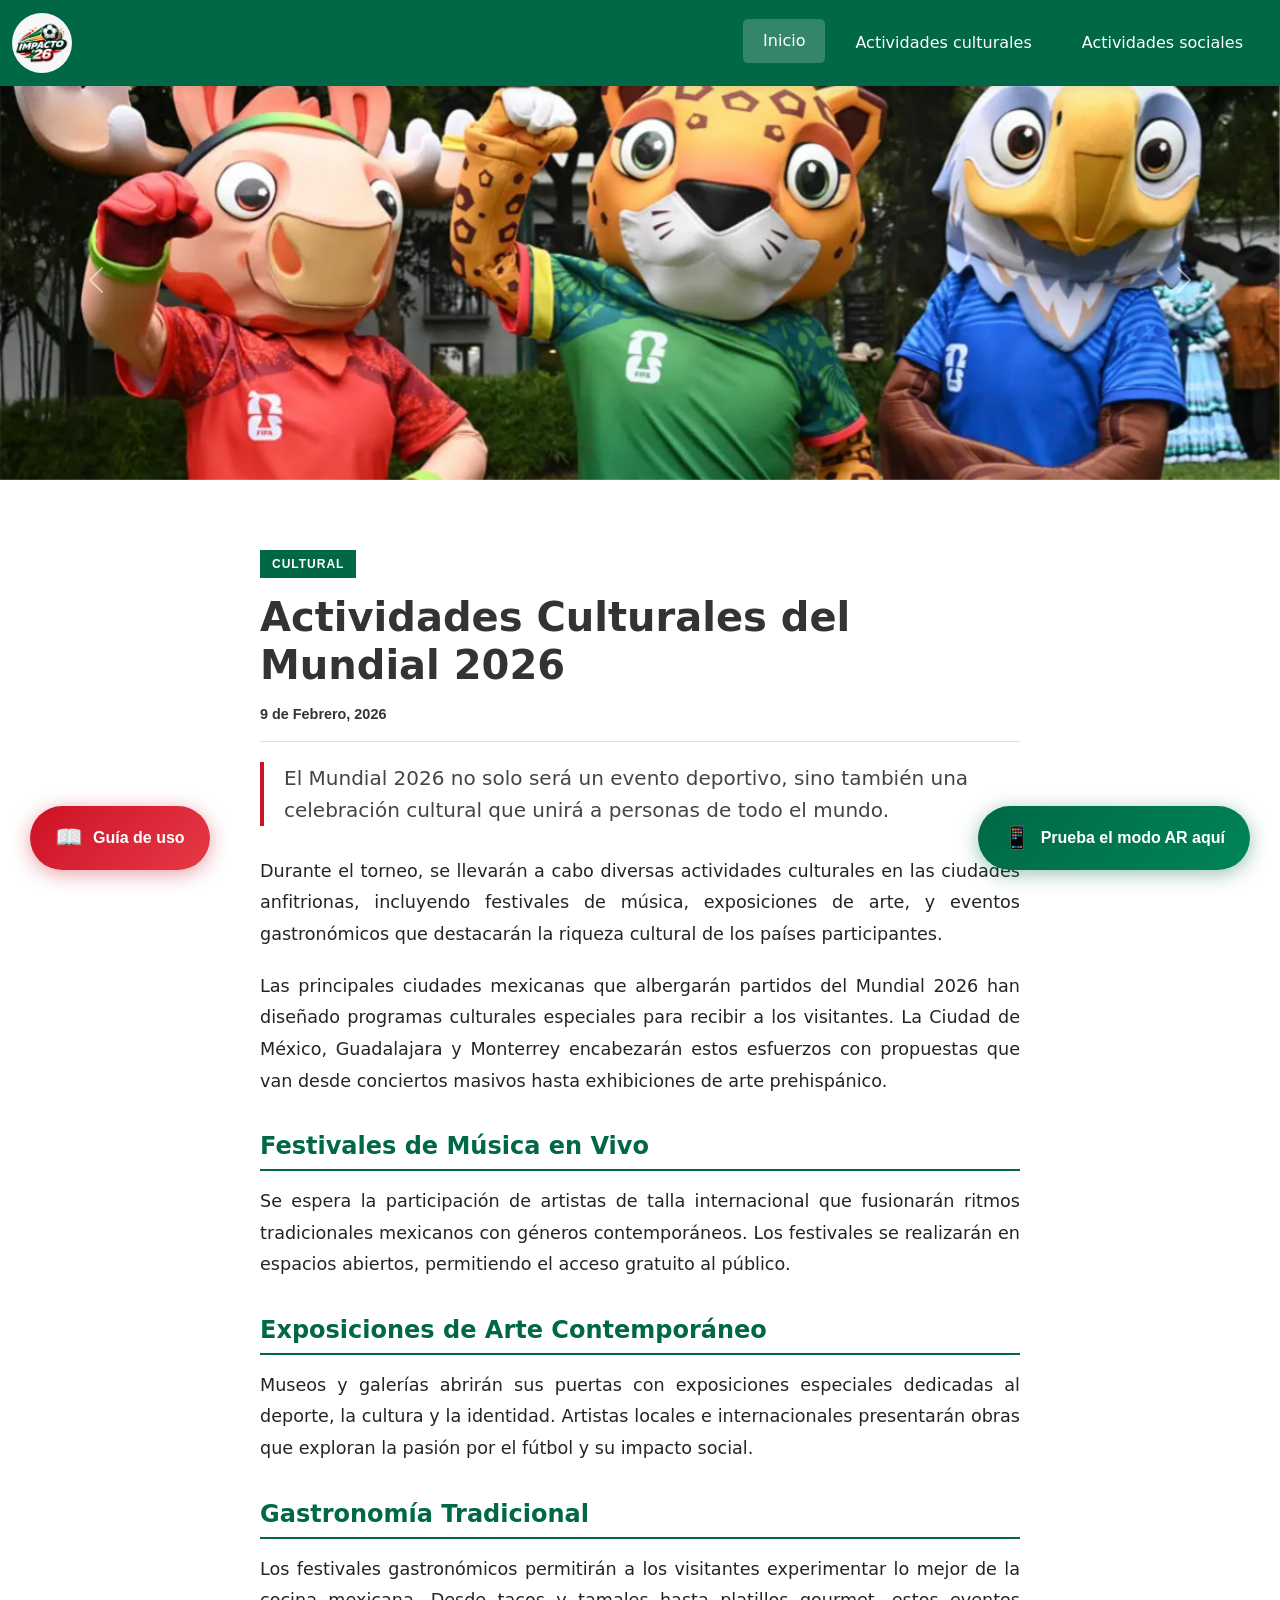
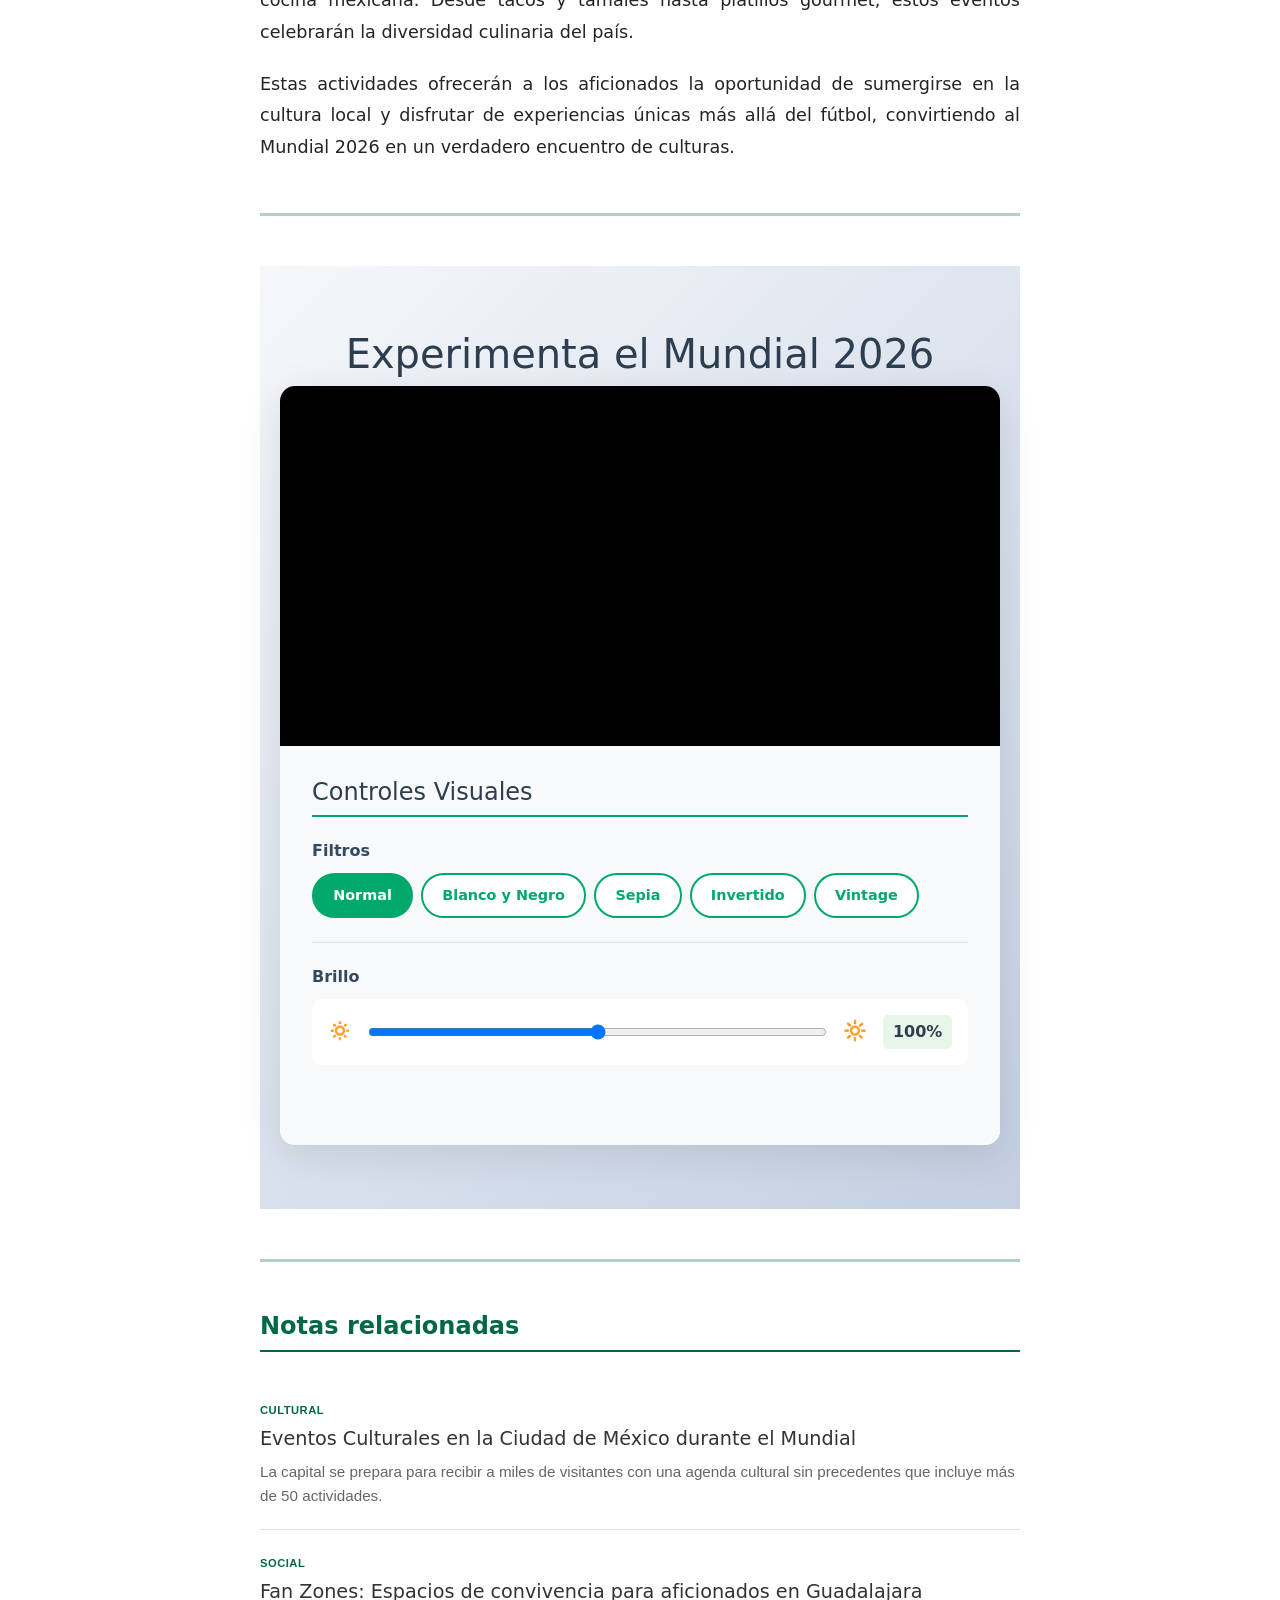
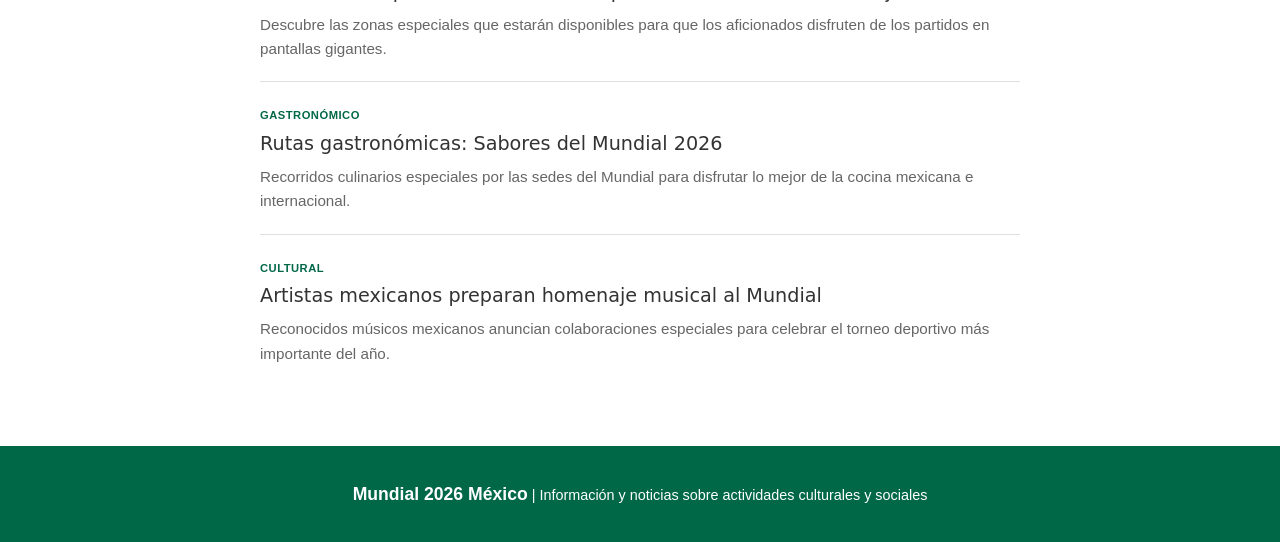
==== index.html @ b22e0fc2 "Primer commit" ====
<!doctype html>
<html lang="es">
	<head>
		<meta charset="UTF-8" />
		<meta name="viewport" content="width=device-width, initial-scale=1.0" />
		<link rel="stylesheet" href="CSS/index.css" />
		<link rel="stylesheet" href="CSS/nav.css" />
		<link rel="stylesheet" href="CSS/culturales.css" />
		<link rel="stylesheet" href="CSS/boton-ar.css" />
		<link rel="stylesheet" href="CSS/boton-guia.css" />
		<link rel="stylesheet" href="CSS/video.css" />
		<link
			href="https://cdn.jsdelivr.net/npm/bootstrap@5.3.8/dist/css/bootstrap.min.css"
			rel="stylesheet"
			integrity="sha384-sRIl4kxILFvY47J16cr9ZwB07vP4J8+LH7qKQnuqkuIAvNWLzeN8tE5YBujZqJLB"
			crossorigin="anonymous"
		/>
		<title>Mundial 2026 - México</title>
	</head>
	<body>
		<!-- NAVBAR -->
		<nav class="navbar navbar-expand-lg navbar-dark fixed-top">
			<div class="container-fluid">
				<a class="navbar-brand" href="#">
					<img
						src="LOGO/impacto.jpg"
						alt="Logo Mundial 2026"
						class="logo-mundial"
					/>
				</a>
				<button
					class="navbar-toggler"
					type="button"
					data-bs-toggle="collapse"
					data-bs-target="#navbarNav"
					aria-controls="navbarNav"
					aria-expanded="false"
					aria-label="Toggle navigation"
				>
					<span class="navbar-toggler-icon"></span>
				</button>
				<div class="collapse navbar-collapse" id="navbarNav">
					<ul class="navbar-nav ms-auto">
						<li class="nav-item">
							<a class="nav-link active" href="#">Inicio</a>
						</li>
						<li class="nav-item">
							<a class="nav-link" href="HTML/culturales.html"
								>Actividades culturales</a
							>
						</li>
						<li class="nav-item">
							<a class="nav-link" href="HTML/sociales.html"
								>Actividades sociales</a
							>
						</li>
					</ul>
				</div>
			</div>
		</nav>

		<!-- HERO/CAROUSEL -->
		<section class="hero-carousel">
			<div
				id="carouselExampleControls"
				class="carousel slide"
				data-bs-ride="carousel"
			>
				<div class="carousel-inner">
					<div class="carousel-item active">
						<img
							class="d-block w-100"
							src="IMAGENES/carrusel.webp"
							alt="Actividad Cultural"
						/>
					</div>
					<div class="carousel-item">
						<img
							class="d-block w-100"
							src="IMAGENES/actividades_sociales.jpg"
							alt="Fan Fest"
						/>
					</div>
					<div class="carousel-item">
						<img
							class="d-block w-100"
							src="IMAGENES/actividades_culturales.jpg"
							alt="Cuenta regresiva"
						/>
					</div>
				</div>
				<button
					class="carousel-control-prev"
					type="button"
					data-bs-target="#carouselExampleControls"
					data-bs-slide="prev"
				>
					<span class="carousel-control-prev-icon" aria-hidden="true"></span>
					<span class="visually-hidden">Anterior</span>
				</button>
				<button
					class="carousel-control-next"
					type="button"
					data-bs-target="#carouselExampleControls"
					data-bs-slide="next"
				>
					<span class="carousel-control-next-icon" aria-hidden="true"></span>
					<span class="visually-hidden">Siguiente</span>
				</button>
			</div>
		</section>

		<!-- CONTENIDO PRINCIPAL -->
		<main class="main-content">
			<div class="container-nota">
				<!-- Artículo Principal -->
				<article class="articulo">
					<div class="categoria">CULTURAL</div>

					<h1>Actividades Culturales del Mundial 2026</h1>

					<div class="meta">
						<span>9 de Febrero, 2026</span>
					</div>

					<div class="bajada">
						El Mundial 2026 no solo será un evento deportivo, sino también una
						celebración cultural que unirá a personas de todo el mundo.
					</div>

					<div class="cuerpo">
						<p>
							Durante el torneo, se llevarán a cabo diversas actividades
							culturales en las ciudades anfitrionas, incluyendo festivales de
							música, exposiciones de arte, y eventos gastronómicos que
							destacarán la riqueza cultural de los países participantes.
						</p>

						<p>
							Las principales ciudades mexicanas que albergarán partidos del
							Mundial 2026 han diseñado programas culturales especiales para
							recibir a los visitantes. La Ciudad de México, Guadalajara y
							Monterrey encabezarán estos esfuerzos con propuestas que van desde
							conciertos masivos hasta exhibiciones de arte prehispánico.
						</p>

						<h2>Festivales de Música en Vivo</h2>

						<p>
							Se espera la participación de artistas de talla internacional que
							fusionarán ritmos tradicionales mexicanos con géneros
							contemporáneos. Los festivales se realizarán en espacios abiertos,
							permitiendo el acceso gratuito al público.
						</p>

						<h2>Exposiciones de Arte Contemporáneo</h2>

						<p>
							Museos y galerías abrirán sus puertas con exposiciones especiales
							dedicadas al deporte, la cultura y la identidad. Artistas locales
							e internacionales presentarán obras que exploran la pasión por el
							fútbol y su impacto social.
						</p>

						<h2>Gastronomía Tradicional</h2>

						<p>
							Los festivales gastronómicos permitirán a los visitantes
							experimentar lo mejor de la cocina mexicana. Desde tacos y tamales
							hasta platillos gourmet, estos eventos celebrarán la diversidad
							culinaria del país.
						</p>

						<p>
							Estas actividades ofrecerán a los aficionados la oportunidad de
							sumergirse en la cultura local y disfrutar de experiencias únicas
							más allá del fútbol, convirtiendo al Mundial 2026 en un verdadero
							encuentro de culturas.
						</p>
					</div>
				</article>

				<!-- Separador -->
				<hr class="separador" />

				<!-- Sección Video Interactivo -->
				<section class="seccion-video-interactivo">
					<div class="container-nota">
						<h2>Experimenta el Mundial 2026</h2>
						<div class="video-player-wrapper">
							<!-- Video -->
							<div class="video-container-interactive">
								<video id="videoInteractivo" autoplay muted loop playsinline>
									<source
										src="VIDEO/Mexico City Theme x FIFA World Cup 26™ by Mexican Institute Of Sound.mp4"
										type="video/mp4"
									/>
									Tu navegador no soporta video HTML5.
								</video>
							</div>

							<!-- Panel de Controles -->
							<div class="controles-video">
								<h3>Controles Visuales</h3>

								<!-- Filtros Predefinidos -->
								<div class="grupo-controles">
									<h4>Filtros</h4>
									<div class="botones-filtro">
										<button
											class="btn-filtro active"
											onclick="aplicarFiltro('normal')"
										>
											Normal
										</button>
										<button
											class="btn-filtro"
											onclick="aplicarFiltro('blancoNegro')"
										>
											Blanco y Negro
										</button>
										<button class="btn-filtro" onclick="aplicarFiltro('sepia')">
											Sepia
										</button>
										<button
											class="btn-filtro"
											onclick="aplicarFiltro('invertido')"
										>
											Invertido
										</button>
										<button
											class="btn-filtro"
											onclick="aplicarFiltro('vintage')"
										>
											Vintage
										</button>
									</div>
								</div>

								<!-- Controles de Brillo -->
								<div class="grupo-controles">
									<h4>Brillo</h4>
									<div class="control-slider">
										<span class="icono-control">🔅</span>
										<input
											type="range"
											id="brillo"
											min="0"
											max="200"
											value="100"
											class="slider"
											oninput="actualizarFiltros()"
										/>
										<span class="icono-control">🔆</span>
										<span class="valor-actual" id="valorBrillo">100%</span>
									</div>
								</div>
							</div>
						</div>
					</div>
				</section>

				<!-- Separador -->
				<hr class="separador" />

				<!-- Notas Relacionadas -->
				<section class="relacionadas">
					<h2 class="titulo-seccion">Notas relacionadas</h2>

					<div class="nota-breve">
						<span class="etiqueta">CULTURAL</span>
						<h3>
							<a href="#"
								>Eventos Culturales en la Ciudad de México durante el Mundial</a
							>
						</h3>
						<p>
							La capital se prepara para recibir a miles de visitantes con una
							agenda cultural sin precedentes que incluye más de 50 actividades.
						</p>
					</div>

					<div class="nota-breve">
						<span class="etiqueta">SOCIAL</span>
						<h3>
							<a href="#"
								>Fan Zones: Espacios de convivencia para aficionados en
								Guadalajara</a
							>
						</h3>
						<p>
							Descubre las zonas especiales que estarán disponibles para que los
							aficionados disfruten de los partidos en pantallas gigantes.
						</p>
					</div>

					<div class="nota-breve">
						<span class="etiqueta">GASTRONÓMICO</span>
						<h3>
							<a href="#">Rutas gastronómicas: Sabores del Mundial 2026</a>
						</h3>
						<p>
							Recorridos culinarios especiales por las sedes del Mundial para
							disfrutar lo mejor de la cocina mexicana e internacional.
						</p>
					</div>

					<div class="nota-breve">
						<span class="etiqueta">CULTURAL</span>
						<h3>
							<a href="#"
								>Artistas mexicanos preparan homenaje musical al Mundial</a
							>
						</h3>
						<p>
							Reconocidos músicos mexicanos anuncian colaboraciones especiales
							para celebrar el torneo deportivo más importante del año.
						</p>
					</div>
				</section>
			</div>
		</main>

		<!-- BOTÓN GUÍA FLOTANTE -->
		<button class="boton-guia-flotante" onclick="abrirModalGuia()">
			<span class="icono-guia">📖</span>
			<span class="texto-guia">Guía de uso</span>
		</button>

		<!-- MODAL DE GUÍA -->
		<div class="modal-guia" id="modalGuia" onclick="cerrarModalGuia(event)">
			<div class="modal-guia-contenido" onclick="event.stopPropagation()">
				<!-- Header del Modal -->
				<div class="modal-guia-header">
					<h2>Guía de Usuario - Mundial 2026</h2>
					<p>
						Aprende a navegar el sitio y usar la función de Realidad Aumentada
					</p>
					<button class="boton-cerrar-modal" onclick="cerrarModalGuia()">
						×
					</button>
				</div>

				<!-- Body del Modal -->
				<div class="modal-guia-body">
					<!-- Sección 1: Navegación del Sitio -->
					<div class="seccion-guia">
						<h3>Navegación del Sitio</h3>
						<p>
							Nuestro sitio está dividido en tres secciones principales que
							puedes acceder desde el menú de navegación en la parte superior:
						</p>
						<ul>
							<li>
								<strong>Inicio:</strong> Página principal con noticias
								destacadas y carrusel de imágenes
							</li>
							<li>
								<strong>Actividades Culturales:</strong> Información sobre
								festivales, exposiciones de arte y eventos gastronómicos
							</li>
							<li>
								<strong>Actividades Sociales:</strong> Fan zones, programas de
								voluntariado y tours turísticos
							</li>
						</ul>
					</div>

					<!-- Sección 2: Función AR -->
					<div class="seccion-guia">
						<h3>Función de Realidad Aumentada (AR)</h3>
						<p>
							La experiencia AR te permitirá visualizar modelos 3D relacionados
							con el Mundial 2026 directamente desde tu dispositivo móvil.
						</p>

						<h4>¿Cómo acceder al modo AR?</h4>
						<div class="paso-ar">
							<strong>Paso 1:</strong>
							Haz clic en el botón verde "Prueba el modo AR aquí" ubicado en la
							esquina inferior derecha de cualquier página.
						</div>

						<div class="paso-ar">
							<strong>Paso 2:</strong>
							Escanea el código QR que aparecerá en pantalla usando la cámara de
							tu dispositivo móvil.
						</div>

						<div class="paso-ar">
							<strong>Paso 3:</strong>
							El modelo 3D correspondiente al código QR aparecerá en tu pantalla
							sobre tu entorno real.
						</div>
					</div>

					<!-- Sección 3: Controles AR -->
					<div class="seccion-guia">
						<h3>Controles en el Modo AR</h3>
						<p>
							Una vez dentro del modo AR, tendrás acceso a las siguientes
							funciones:
						</p>

						<h4>🔄 Botón de Animación 360°</h4>
						<p>
							Activa una rotación automática del modelo para verlo desde todos
							los ángulos. Presiona nuevamente para detener la rotación.
						</p>

						<h4>ℹ️ Botón de Información</h4>
						<p>
							Al presionar este botón se abrirá un pop-up con información
							detallada sobre el modelo que estás visualizando, incluyendo:
						</p>
						<ul>
							<li>Nombre del estadio o monumento</li>
							<li>Ubicación y datos históricos</li>
							<li>Datos curiosos relacionados con el Mundial 2026</li>
							<li>País representado (si aplica)</li>
						</ul>

						<h4>Botón de Trivia</h4>
						<p>
							Dentro del pop-up de información encontrarás un botón "Iniciar
							Trivia" que te permitirá:
						</p>
						<ul>
							<li>Responder preguntas sobre la información mostrada</li>
							<li>Poner a prueba tus conocimientos del Mundial</li>
							<li>Aprender datos interesantes de forma divertida</li>
						</ul>

						<h4>Cerrar Modales</h4>
						<p>
							Todos los pop-ups (información y trivia) incluyen un botón "X" en
							la esquina superior derecha para cerrarlos y volver a la vista AR.
						</p>
					</div>

					<!-- Sección 4: Requisitos -->
					<div class="seccion-guia">
						<h3><span class="icono-seccion">⚙️</span> Requisitos Técnicos</h3>
						<p>Para usar la función AR necesitas:</p>
						<ul>
							<li>Dispositivo móvil con cámara funcional</li>
							<li>Permitir acceso a la cámara cuando se solicite</li>
							<li>Buena iluminación en el entorno</li>
							<li>Conexión estable a internet</li>
						</ul>
					</div>
				</div>
			</div>
		</div>

		<!-- Boton AR -->
		<a href="HTML/ar.html" class="boton-ar-flotante">
			<span class="icono-ar">📱</span>
			<span class="texto-ar">Prueba el modo AR aquí</span>
		</a>

		<!-- FOOTER -->
		<footer class="footer">
			<div class="container-nota">
				<p>
					<strong>Mundial 2026 México</strong> | Información y noticias sobre
					actividades culturales y sociales
				</p>
			</div>
		</footer>

		<script src="https://cdn.jsdelivr.net/npm/bootstrap@5.3.8/dist/js/bootstrap.bundle.min.js"></script>
		<script src="JS/modal.js"></script>
		<script src="JS/filtros.js"></script>
	</body>
</html>
---- CSS/index.css ----
/* === VARIABLES === */
:root {
	--verde-mexico: #006847;
	--rojo-mexico: #ce1126;
	--blanco: #ffffff;
	--gris-fondo: #f8f8f8;
	--gris-texto: #333333;
	--gris-claro: #999999;
	--borde: #e0e0e0;
}

* {
	margin: 0;
	padding: 0;
	box-sizing: border-box;
}

body {
	font-family: Georgia, "Times New Roman", serif;
	line-height: 1.7;
	color: var(--gris-texto);
	background-color: var(--gris-fondo);
	padding-top: 80px;
}

/* === CONTAINER === */
.container-nota {
	max-width: 800px;
	margin: 0 auto;
	padding: 0 20px;
}

/* === CAROUSEL === */
.hero-carousel {
	margin-bottom: 30px;
	background-color: var(--blanco);
}

.carousel-item {
	height: 400px;
}

.carousel-item img {
	height: 400px;
	object-fit: cover;
}

/* === MAIN CONTENT === */
.main-content {
	background-color: var(--blanco);
	padding: 40px 0 60px;
}

/* === ARTÍCULO === */
.articulo {
	margin-bottom: 50px;
}

.categoria {
	display: inline-block;
	background-color: var(--verde-mexico);
	color: var(--blanco);
	padding: 5px 12px;
	font-size: 0.75rem;
	font-weight: bold;
	letter-spacing: 1px;
	margin-bottom: 15px;
	font-family: "Segoe UI", Arial, sans-serif;
}

.articulo h1 {
	font-size: 2.5rem;
	font-weight: bold;
	line-height: 1.2;
	margin-bottom: 15px;
	color: var(--gris-texto);
}

.meta {
	display: flex;
	gap: 15px;
	font-size: 0.9rem;
	color: var(--gris-claro);
	margin-bottom: 20px;
	padding-bottom: 15px;
	border-bottom: 1px solid var(--borde);
	font-family: "Segoe UI", Arial, sans-serif;
}

.meta span:first-child {
	font-weight: 600;
	color: var(--gris-texto);
}

.bajada {
	font-size: 1.25rem;
	font-weight: 500;
	line-height: 1.6;
	margin-bottom: 30px;
	color: #444;
	border-left: 4px solid var(--rojo-mexico);
	padding-left: 20px;
}

.cuerpo {
	font-size: 1.1rem;
	line-height: 1.8;
}

.cuerpo p {
	margin-bottom: 20px;
	text-align: justify;
}

.cuerpo h2 {
	font-size: 1.5rem;
	font-weight: bold;
	margin-top: 35px;
	margin-bottom: 15px;
	color: var(--verde-mexico);
	border-bottom: 2px solid var(--verde-mexico);
	padding-bottom: 8px;
}

/* === SEPARADOR === */
.separador {
	border: none;
	border-top: 3px solid var(--verde-mexico);
	margin: 50px 0;
	opacity: 0.3;
}

/* === NOTAS RELACIONADAS === */
.relacionadas {
	margin-top: 40px;
}

.titulo-seccion {
	font-size: 1.5rem;
	font-weight: bold;
	color: var(--verde-mexico);
	margin-bottom: 25px;
	padding-bottom: 10px;
	border-bottom: 2px solid var(--verde-mexico);
}

.nota-breve {
	padding: 20px 0;
	border-bottom: 1px solid var(--borde);
}

.nota-breve:last-child {
	border-bottom: none;
}

.etiqueta {
	display: inline-block;
	font-size: 0.7rem;
	font-weight: bold;
	color: var(--verde-mexico);
	letter-spacing: 0.5px;
	margin-bottom: 8px;
	font-family: "Segoe UI", Arial, sans-serif;
}

.nota-breve h3 {
	font-size: 1.2rem;
	margin-bottom: 8px;
	line-height: 1.3;
}

.nota-breve h3 a {
	color: var(--gris-texto);
	text-decoration: none;
	transition: color 0.2s ease;
}

.nota-breve h3 a:hover {
	color: var(--verde-mexico);
}

.nota-breve p {
	font-size: 0.95rem;
	color: #666;
	line-height: 1.6;
	margin: 0;
	font-family: "Segoe UI", Arial, sans-serif;
}

/* === FOOTER === */
.footer {
	background-color: var(--verde-mexico);
	color: var(--blanco);
	padding: 30px 0;
	text-align: center;
	font-family: "Segoe UI", Arial, sans-serif;
}

.footer p {
	margin: 5px 0;
	font-size: 0.9rem;
}

.footer strong {
	font-size: 1.1rem;
}

/* === RESPONSIVE === */
@media (max-width: 768px) {
	body {
		padding-top: 70px;
	}

	.container-nota {
		padding: 0 15px;
	}

	.carousel-item,
	.carousel-item img {
		height: 250px;
	}

	.articulo h1 {
		font-size: 1.8rem;
	}

	.bajada {
		font-size: 1.1rem;
	}

	.cuerpo {
		font-size: 1rem;
	}

	.cuerpo h2 {
		font-size: 1.3rem;
		margin-top: 25px;
	}

	.nota-breve h3 {
		font-size: 1.1rem;
	}
}

@media (max-width: 480px) {
	.articulo h1 {
		font-size: 1.5rem;
	}

	.meta {
		flex-direction: column;
		gap: 5px;
	}

	.bajada {
		font-size: 1rem;
		padding-left: 15px;
	}

	.cuerpo {
		font-size: 0.95rem;
	}

	.carousel-item,
	.carousel-item img {
		height: 200px;
	}
}
---- CSS/nav.css ----
/* Verde de la bandera de México */
.navbar {
	background-color: #006847 !important;
	padding: 15px 0;
	box-shadow: 0 2px 10px rgba(0, 0, 0, 0.1);
}

.logo-mundial {
	width: 60px;
	height: 60px;
	object-fit: contain;
	transition: transform 0.3s ease;
	border-radius: 50px;
}

.logo-mundial:hover {
	transform: scale(1.05);
}

.navbar-brand {
	padding: 0;
}

.nav-link {
	color: #ffffff !important;
	font-size: 16px;
	font-weight: 500;
	padding: 10px 20px !important;
	border-radius: 5px;
	transition: all 0.3s ease;
	margin: 0 5px;
}

.nav-link:hover,
.nav-link.active {
	background-color: rgba(255, 255, 255, 0.2);
	transform: translateY(-2px);
}

/* Estilos para el menú hamburguesa */
.navbar-toggler {
	border: 2px solid #ffffff;
	padding: 8px 12px;
}

.navbar-toggler:focus {
	box-shadow: 0 0 0 0.25rem rgba(255, 255, 255, 0.25);
}

.navbar-toggler-icon {
	background-image: url("data:image/svg+xml,%3csvg xmlns='http://www.w3.org/2000/svg' viewBox='0 0 30 30'%3e%3cpath stroke='rgba%28255, 255, 255, 1%29' stroke-linecap='round' stroke-miterlimit='10' stroke-width='2' d='M4 7h22M4 15h22M4 23h22'/%3e%3c/svg%3e");
}

/* Responsive - Móviles */
@media (max-width: 991px) {
	.navbar-collapse {
		background-color: #006847;
		padding: 20px;
		margin-top: 15px;
		border-radius: 10px;
		box-shadow: 0 4px 6px rgba(0, 0, 0, 0.1);
	}

	.nav-link {
		text-align: center;
		margin: 5px 0;
		font-size: 18px;
	}

	.logo-mundial {
		width: 50px;
		height: 50px;
	}
}

/* Extra pequeño - smartphones muy pequeños */
@media (max-width: 576px) {
	.navbar {
		padding: 10px 0;
	}

	.logo-mundial {
		width: 45px;
		height: 45px;
	}

	.nav-link {
		font-size: 16px;
		padding: 12px 15px !important;
	}
}
---- CSS/culturales.css ----
/* === ESTILOS ADICIONALES PARA PÁGINAS CULTURALES Y SOCIALES === */

/* === HERO IMAGEN (para páginas internas) === */
.hero-imagen {
	position: relative;
	height: 350px;
	overflow: hidden;
	margin-bottom: 30px;
}

.hero-imagen img {
	width: 100%;
	height: 100%;
	object-fit: cover;
	filter: brightness(0.6);
}

.hero-overlay {
	position: absolute;
	bottom: 0;
	left: 0;
	right: 0;
	background: linear-gradient(to top, rgba(0, 0, 0, 0.8), transparent);
	padding: 40px 20px 30px;
}

.hero-overlay h1 {
	color: var(--blanco);
	font-size: 3rem;
	font-weight: bold;
	margin: 0;
	text-align: center;
	text-shadow: 2px 2px 4px rgba(0, 0, 0, 0.8);
}

/* === INTRODUCCIÓN === */
.intro-seccion {
	margin: 30px 0 40px;
}

.intro-text {
	font-size: 1.2rem;
	line-height: 1.8;
	color: #444;
	text-align: center;
	font-style: italic;
	padding: 20px 0;
}

/* === SUBTÍTULOS H3 === */
.cuerpo h3 {
	font-size: 1.3rem;
	font-weight: bold;
	margin-top: 25px;
	margin-bottom: 12px;
	color: var(--gris-texto);
}

/* === NAVEGACIÓN ENTRE SECCIONES === */
.navegacion-secciones {
	margin-top: 50px;
	padding: 30px 0;
	border-top: 2px solid var(--borde);
}

.navegacion-secciones h3 {
	font-size: 1.3rem;
	color: var(--verde-mexico);
	margin-bottom: 20px;
	text-align: center;
}

.enlaces-rapidos {
	display: flex;
	gap: 20px;
	justify-content: center;
	flex-wrap: wrap;
}

.enlace-seccion {
	display: flex;
	align-items: center;
	gap: 10px;
	padding: 15px 25px;
	background-color: var(--gris-fondo);
	border: 2px solid var(--verde-mexico);
	border-radius: 8px;
	text-decoration: none;
	color: var(--verde-mexico);
	font-weight: 600;
	transition: all 0.3s ease;
	font-family: "Segoe UI", Arial, sans-serif;
}

.enlace-seccion:hover {
	background-color: var(--verde-mexico);
	color: var(--blanco);
	transform: translateY(-2px);
}

.enlace-seccion .icono {
	font-size: 1.5rem;
}

.enlace-seccion .texto {
	font-size: 1rem;
}

/* === RESPONSIVE HERO === */
@media (max-width: 768px) {
	.hero-imagen {
		height: 250px;
	}

	.hero-overlay h1 {
		font-size: 2rem;
	}

	.intro-text {
		font-size: 1.05rem;
		padding: 15px 0;
	}

	.enlaces-rapidos {
		flex-direction: column;
		align-items: stretch;
	}

	.enlace-seccion {
		justify-content: center;
	}
}

@media (max-width: 480px) {
	.hero-imagen {
		height: 200px;
	}

	.hero-overlay h1 {
		font-size: 1.6rem;
		padding: 0 10px;
	}

	.intro-text {
		font-size: 1rem;
	}
}
---- CSS/boton-ar.css ----
/* === BOTÓN AR FLOTANTE === */
.boton-ar-flotante {
	position: fixed;
	bottom: 30px;
	right: 30px;
	background: linear-gradient(135deg, var(--verde-mexico), #008556);
	color: var(--blanco);
	padding: 15px 25px;
	border-radius: 50px;
	box-shadow: 0 4px 20px rgba(0, 104, 71, 0.4);
	text-decoration: none;
	font-weight: bold;
	font-size: 1rem;
	font-family: "Segoe UI", Arial, sans-serif;
	display: flex;
	align-items: center;
	gap: 10px;
	z-index: 9999;
	transition: all 0.3s ease;
	border: none;
	cursor: pointer;
	outline: none; /* ← AGREGA ESTO */
}

/* Quita el outline al hacer clic/focus */
.boton-ar-flotante:focus {
	outline: none; /* ← AGREGA ESTO */
	box-shadow: 0 4px 20px rgba(0, 104, 71, 0.4); /* Mantiene la sombra normal */
}

.boton-ar-flotante:hover {
	background: linear-gradient(135deg, #008556, var(--verde-mexico));
	transform: translateY(-5px);
	box-shadow: 0 6px 30px rgba(0, 104, 71, 0.6);
	color: var(--blanco);
}

.boton-ar-flotante:active {
	transform: translateY(-2px);
	outline: none; /* ← AGREGA ESTO también */
}

/* Icono del botón */
.boton-ar-flotante .icono-ar {
	font-size: 1.4rem;
	animation: pulse 2s ease-in-out infinite;
}

/* Animación de pulso para llamar la atención */
@keyframes pulse {
	0%,
	100% {
		transform: scale(1);
	}
	50% {
		transform: scale(1.1);
	}
}

.boton-ar-flotante:hover::before {
	left: 100%;
}

/* === RESPONSIVE === */
@media (max-width: 768px) {
	.boton-ar-flotante {
		bottom: 20px;
		right: 20px;
		padding: 12px 20px;
		font-size: 0.9rem;
	}

	.boton-ar-flotante .icono-ar {
		font-size: 1.2rem;
	}
}

@media (max-width: 480px) {
	.boton-ar-flotante {
		bottom: 15px;
		right: 15px;
		padding: 10px 15px;
		font-size: 0.85rem;
	}

	.boton-ar-flotante .texto-ar {
		display: none;
	}

	.boton-ar-flotante .icono-ar {
		font-size: 1.5rem;
		margin: 0;
	}
}
---- CSS/boton-guia.css ----
/* === BOTÓN GUÍA FLOTANTE === */
.boton-guia-flotante {
	position: fixed;
	bottom: 30px;
	left: 30px;
	background: linear-gradient(135deg, var(--rojo-mexico), #e63946);
	color: var(--blanco);
	padding: 15px 25px;
	border-radius: 50px;
	box-shadow: 0 4px 20px rgba(206, 17, 38, 0.4);
	text-decoration: none;
	font-weight: bold;
	font-size: 1rem;
	font-family: "Segoe UI", Arial, sans-serif;
	display: flex;
	align-items: center;
	gap: 10px;
	z-index: 9999;
	transition: all 0.3s ease;
	border: none;
	cursor: pointer;
	outline: none;
}

.boton-guia-flotante:hover {
	background: linear-gradient(135deg, #e63946, var(--rojo-mexico));
	transform: translateY(-5px);
	box-shadow: 0 6px 30px rgba(206, 17, 38, 0.6);
	color: var(--blanco);
}

.boton-guia-flotante:focus,
.boton-guia-flotante:active {
	outline: none;
	transform: translateY(-2px);
}

.boton-guia-flotante .icono-guia {
	font-size: 1.4rem;
	animation: rotate 3s ease-in-out infinite;
}

/* === MODAL DE GUÍA === */
.modal-guia {
	display: none;
	position: fixed;
	top: 0;
	left: 0;
	width: 100%;
	height: 100%;
	background-color: rgba(0, 0, 0, 0.7);
	z-index: 10000;
	overflow-y: auto;
	padding: 20px;
}

.modal-guia.activo {
	display: flex;
	align-items: center;
	justify-content: center;
}

.modal-guia-contenido {
	background-color: var(--blanco);
	border-radius: 15px;
	max-width: 700px;
	width: 100%;
	max-height: 90vh;
	overflow-y: auto;
	position: relative;
	animation: slideDown 0.3s ease;
}

@keyframes slideDown {
	from {
		opacity: 0;
		transform: translateY(-50px);
	}
	to {
		opacity: 1;
		transform: translateY(0);
	}
}

.modal-guia-header {
	background: linear-gradient(135deg, var(--verde-mexico), var(--rojo-mexico));
	color: var(--blanco);
	padding: 25px 30px;
	border-radius: 15px 15px 0 0;
	position: relative;
}

.modal-guia-header h2 {
	margin: 0;
	font-size: 1.8rem;
	font-weight: bold;
}

.modal-guia-header p {
	margin: 10px 0 0 0;
	opacity: 0.95;
	font-size: 1rem;
}

.boton-cerrar-modal {
	position: absolute;
	top: 20px;
	right: 20px;
	background-color: rgba(255, 255, 255, 0.2);
	border: none;
	color: var(--blanco);
	font-size: 1.5rem;
	width: 35px;
	height: 35px;
	border-radius: 50%;
	cursor: pointer;
	transition: all 0.3s ease;
	display: flex;
	align-items: center;
	justify-content: center;
	outline: none;
}

.boton-cerrar-modal:hover {
	background-color: rgba(255, 255, 255, 0.3);
	transform: rotate(90deg);
}

.modal-guia-body {
	padding: 30px;
}

.seccion-guia {
	margin-bottom: 30px;
}

.seccion-guia:last-child {
	margin-bottom: 0;
}

.seccion-guia h3 {
	color: var(--verde-mexico);
	font-size: 1.4rem;
	margin-bottom: 15px;
	display: flex;
	align-items: center;
	gap: 10px;
}

.seccion-guia h3 .icono-seccion {
	font-size: 1.6rem;
}

.seccion-guia h4 {
	color: var(--gris-texto);
	font-size: 1.1rem;
	margin: 15px 0 10px 0;
	font-weight: 600;
}

.seccion-guia p {
	color: #666;
	line-height: 1.7;
	margin-bottom: 12px;
	font-family: "Segoe UI", Arial, sans-serif;
}

.seccion-guia ul {
	list-style: none;
	padding-left: 0;
	margin: 10px 0;
}

.seccion-guia ul li {
	padding: 8px 0 8px 30px;
	position: relative;
	color: #666;
	line-height: 1.6;
}

.seccion-guia ul li::before {
	content: "✓";
	position: absolute;
	left: 0;
	color: var(--verde-mexico);
	font-weight: bold;
	font-size: 1.2rem;
}

.paso-ar {
	background-color: #f8f9fa;
	padding: 15px 20px;
	border-radius: 10px;
	margin: 10px 0;
	border-left: 4px solid var(--rojo-mexico);
}

.paso-ar strong {
	color: var(--rojo-mexico);
	display: block;
	margin-bottom: 5px;
}

.nota-importante {
	background-color: #fff3cd;
	border-left: 4px solid #ffc107;
	padding: 15px 20px;
	border-radius: 5px;
	margin: 15px 0;
}

.nota-importante strong {
	color: #856404;
	display: block;
	margin-bottom: 5px;
}

.nota-importante p {
	color: #856404;
	margin: 0;
}

/* === RESPONSIVE === */
@media (max-width: 768px) {
	.boton-guia-flotante {
		bottom: 20px;
		left: 20px;
		padding: 12px 20px;
		font-size: 0.9rem;
	}

	.boton-guia-flotante .icono-guia {
		font-size: 1.2rem;
	}

	.modal-guia-contenido {
		max-width: 95%;
		margin: 10px;
	}

	.modal-guia-header {
		padding: 20px;
	}

	.modal-guia-header h2 {
		font-size: 1.5rem;
	}

	.modal-guia-body {
		padding: 20px;
	}

	.seccion-guia h3 {
		font-size: 1.2rem;
	}
}

@media (max-width: 480px) {
	.boton-guia-flotante {
		bottom: 15px;
		left: 15px;
		padding: 10px 15px;
		font-size: 0.85rem;
	}

	.boton-guia-flotante .texto-guia {
		display: none;
	}

	.boton-guia-flotante .icono-guia {
		font-size: 1.5rem;
		margin: 0;
	}

	.modal-guia-header h2 {
		font-size: 1.3rem;
	}

	.seccion-guia h3 {
		font-size: 1.1rem;
	}

	.paso-ar {
		padding: 12px 15px;
	}
}
---- CSS/video.css ----
/* Sección del Video Interactivo */
.seccion-video-interactivo {
	padding: 4rem 0;
	background: linear-gradient(135deg, #f5f7fa 0%, #c3cfe2 100%);
}

.seccion-video-interactivo h2 {
	text-align: center;
	font-size: 2.5rem;
	color: #2c3e50;
	margin-bottom: 0.5rem;
}

.subtitulo-video {
	text-align: center;
	color: #7f8c8d;
	margin-bottom: 3rem;
	font-size: 1.1rem;
}

.video-player-wrapper {
	max-width: 1200px;
	margin: 0 auto;
	background: white;
	border-radius: 15px;
	box-shadow: 0 10px 40px rgba(0, 0, 0, 0.1);
	overflow: hidden;
}

/* Contenedor del Video */
.video-container-interactive {
	position: relative;
	width: 100%;
	background: #000;
}

.video-container-interactive video {
	width: 100%;
	display: block;
	transition: filter 0.3s ease;
}

/* Panel de Controles */
.controles-video {
	padding: 2rem;
	background: #f8f9fa;
}

.controles-video h3 {
	color: #2c3e50;
	margin-bottom: 1.5rem;
	font-size: 1.5rem;
	border-bottom: 2px solid #00a86b;
	padding-bottom: 0.5rem;
}

.controles-video h4 {
	color: #34495e;
	font-size: 1rem;
	margin-bottom: 0.8rem;
	font-weight: 600;
}

/* Grupo de Controles */
.grupo-controles {
	margin-bottom: 1.5rem;
	padding-bottom: 1.5rem;
	border-bottom: 1px solid #dee2e6;
}

.grupo-controles:last-child {
	border-bottom: none;
}

/* Botones de Filtro */
.botones-filtro {
	display: flex;
	flex-wrap: wrap;
	gap: 0.5rem;
}

.btn-filtro {
	padding: 0.6rem 1.2rem;
	background: white;
	border: 2px solid #00a86b;
	color: #00a86b;
	border-radius: 25px;
	cursor: pointer;
	font-weight: 600;
	transition: all 0.3s ease;
	font-size: 0.9rem;
}

.btn-filtro:hover {
	background: #00a86b;
	color: white;
	transform: translateY(-2px);
	box-shadow: 0 4px 8px rgba(0, 168, 107, 0.3);
}

.btn-filtro.active {
	background: #00a86b;
	color: white;
}

/* Controles de Slider */
.control-slider {
	display: flex;
	align-items: center;
	gap: 1rem;
	background: white;
	padding: 1rem;
	border-radius: 10px;
}

.icono-control {
	font-size: 1.2rem;
}

.slider {
	flex: 1;
	height: 8px;
	border-radius: 5px;
	background: #ddd;
	outline: none;
}

.slider::-webkit-slider-thumb {
	-webkit-appearance: none;
	appearance: none;
	width: 20px;
	height: 20px;
	border-radius: 50%;
	background: #00a86b;
	cursor: pointer;
	transition: all 0.3s ease;
}

.slider::-webkit-slider-thumb:hover {
	transform: scale(1.2);
	box-shadow: 0 0 10px rgba(0, 168, 107, 0.5);
}

.slider::-moz-range-thumb {
	width: 20px;
	height: 20px;
	border-radius: 50%;
	background: #00a86b;
	cursor: pointer;
	border: none;
}

.valor-actual {
	min-width: 60px;
	text-align: center;
	font-weight: 600;
	color: #2c3e50;
	background: #e8f5e9;
	padding: 0.3rem 0.6rem;
	border-radius: 5px;
}

/* Botón de Reset */
.btn-reset {
	width: 100%;
	padding: 1rem;
	background: linear-gradient(135deg, #667eea 0%, #764ba2 100%);
	color: white;
	border: none;
	border-radius: 10px;
	font-weight: 600;
	font-size: 1rem;
	cursor: pointer;
	transition: all 0.3s ease;
}

.btn-reset:hover {
	transform: translateY(-2px);
	box-shadow: 0 6px 20px rgba(102, 126, 234, 0.4);
}

/* Responsive */
@media (max-width: 768px) {
	.botones-filtro {
		flex-direction: column;
	}

	.btn-filtro {
		width: 100%;
	}

	.control-slider {
		flex-wrap: wrap;
	}

	.slider {
		width: 100%;
		order: 3;
	}

	.valor-actual {
		order: 4;
		width: 100%;
		margin-top: 0.5rem;
	}
}
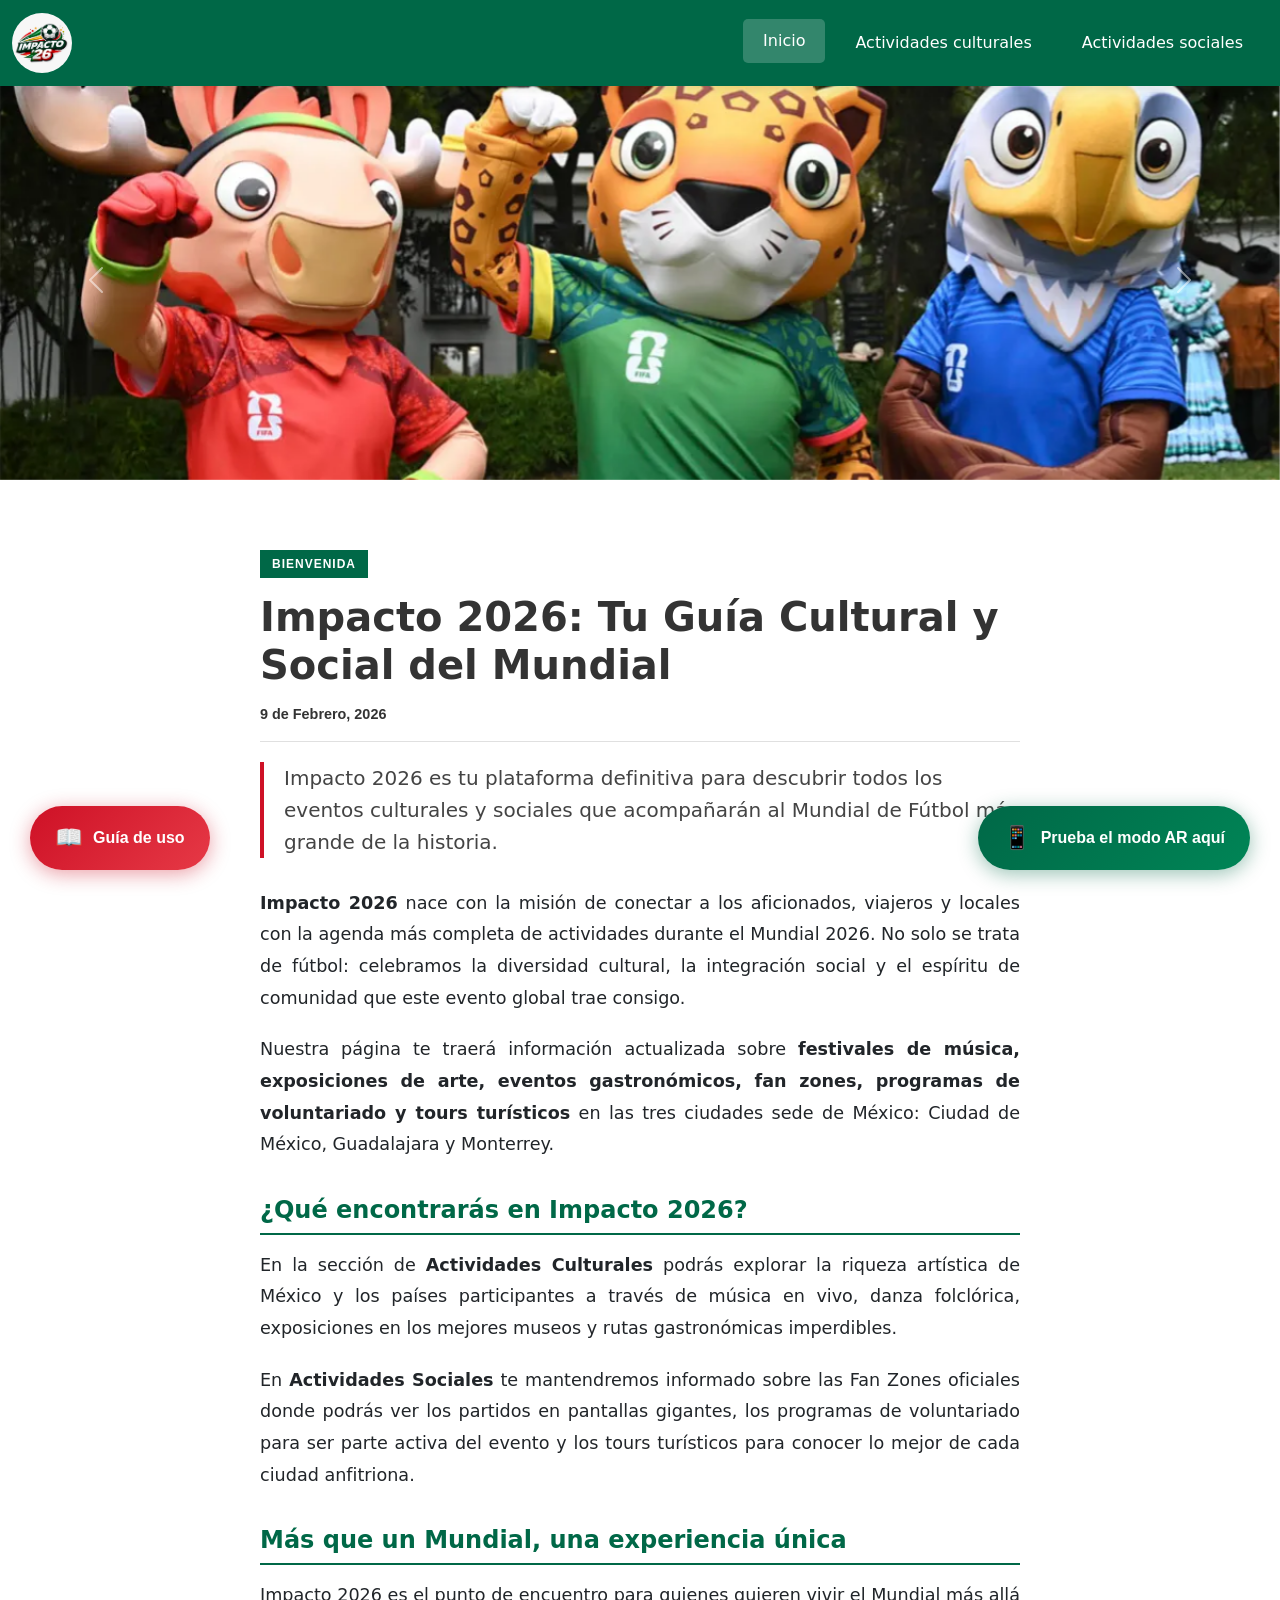
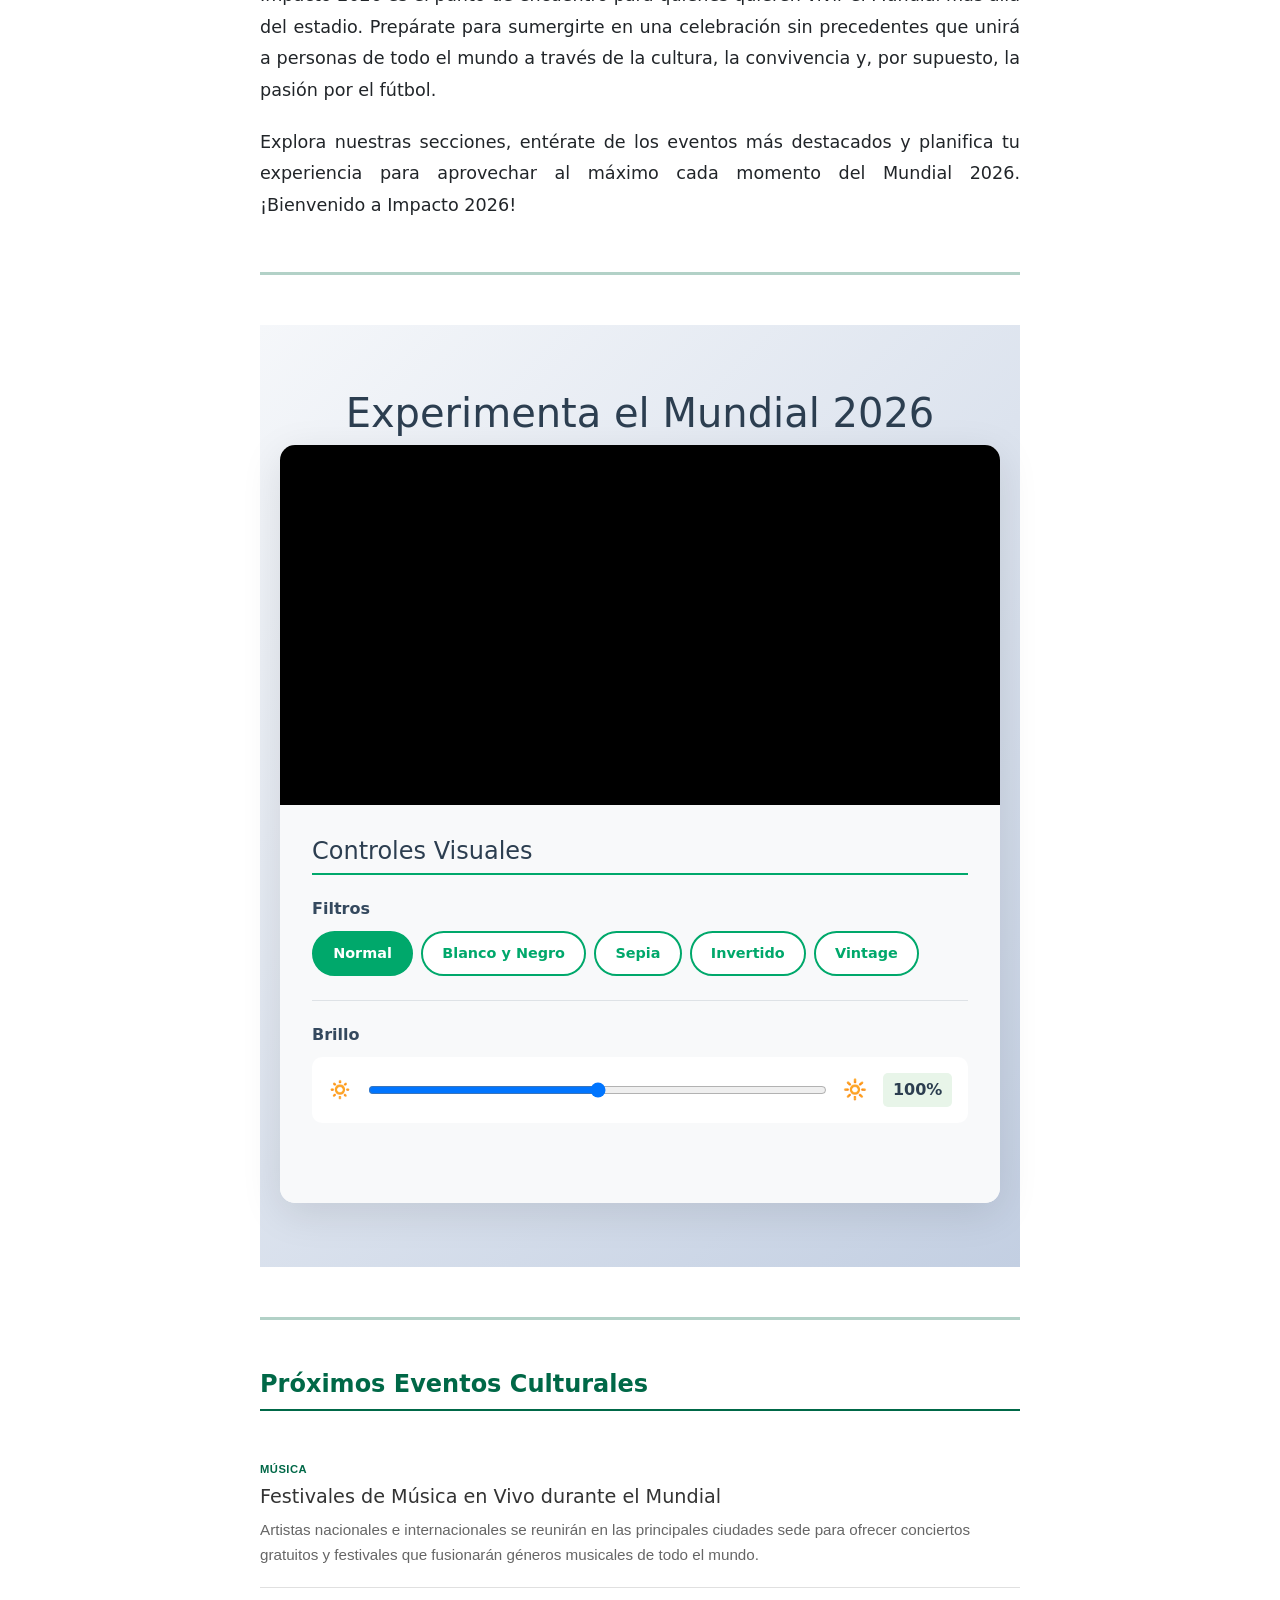
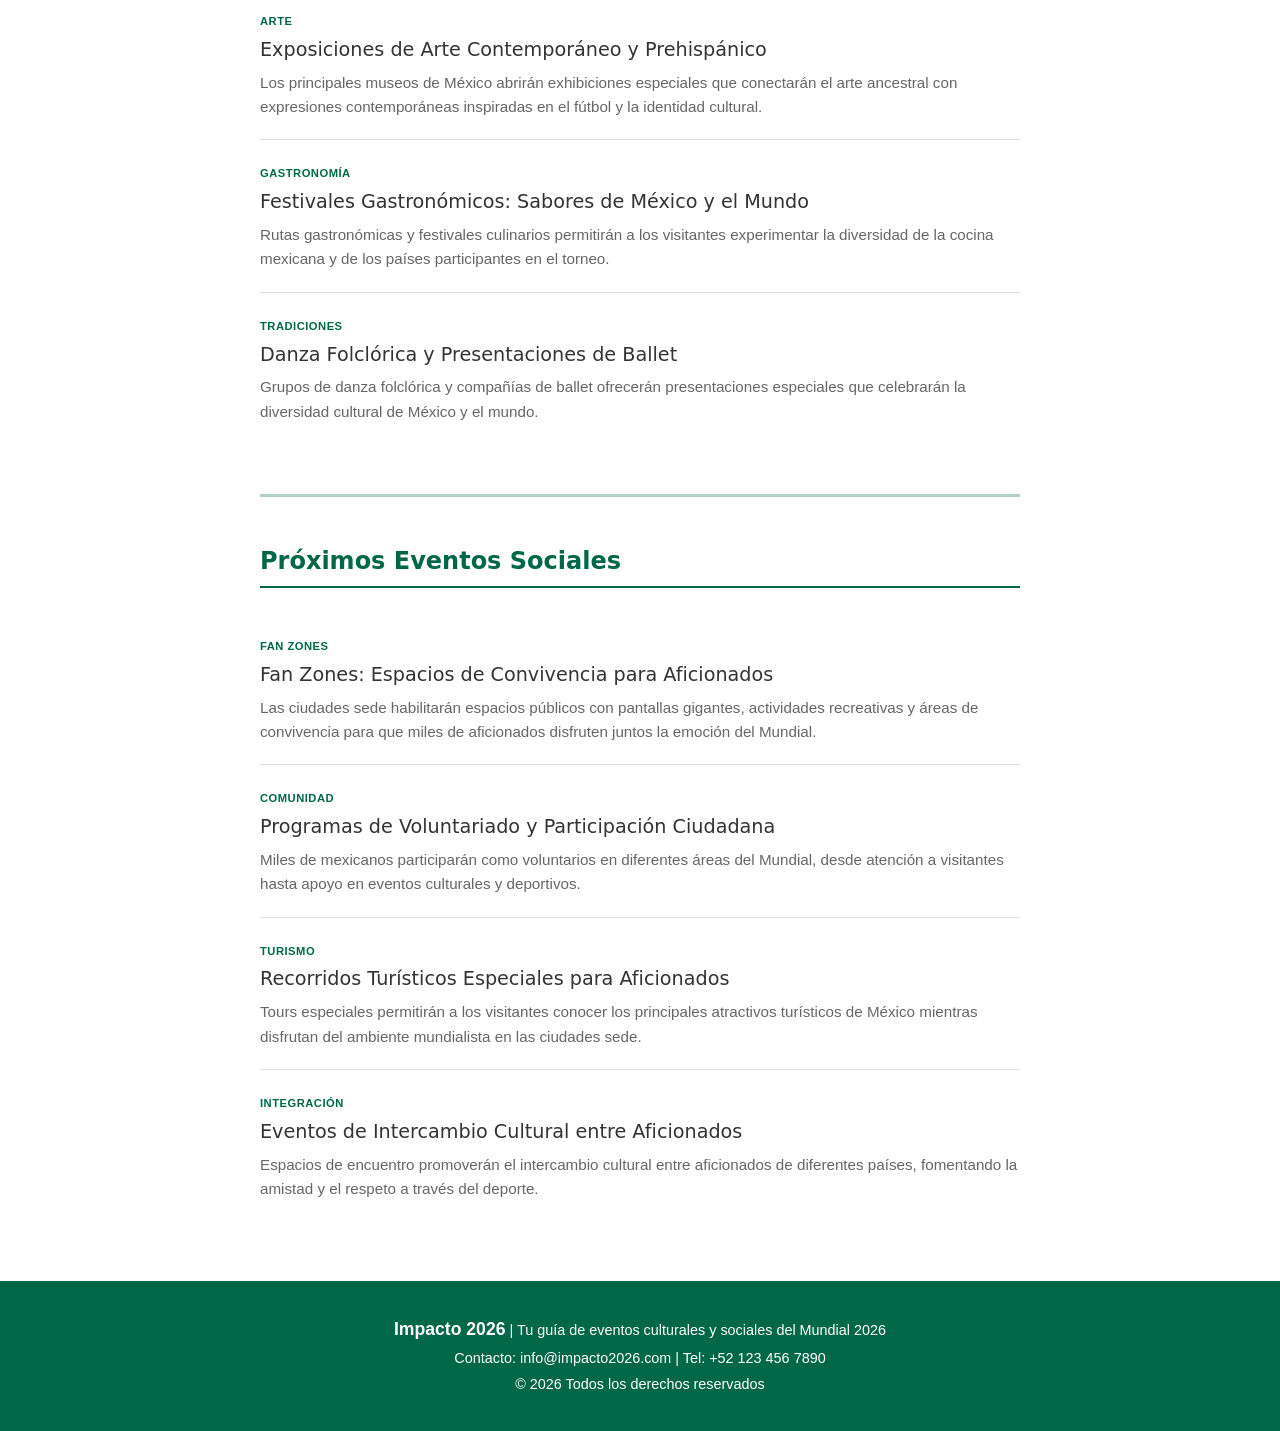
==== commit 5f91ac73: "cambio de bandera e info html" ====
--- a/index.html
+++ b/index.html
@@ -15,7 +15,7 @@
 			integrity="sha384-sRIl4kxILFvY47J16cr9ZwB07vP4J8+LH7qKQnuqkuIAvNWLzeN8tE5YBujZqJLB"
 			crossorigin="anonymous"
 		/>
-		<title>Mundial 2026 - México</title>
+		<title>Impacto 2026 - Eventos Culturales y Sociales del Mundial</title>
 	</head>
 	<body>
 		<!-- NAVBAR -->
@@ -24,7 +24,7 @@
 				<a class="navbar-brand" href="#">
 					<img
 						src="LOGO/impacto.jpg"
-						alt="Logo Mundial 2026"
+						alt="Logo Impacto 2026"
 						class="logo-mundial"
 					/>
 				</a>
@@ -113,69 +113,70 @@
 		<!-- CONTENIDO PRINCIPAL -->
 		<main class="main-content">
 			<div class="container-nota">
-				<!-- Artículo Principal -->
+				<!-- Artículo Principal - Presentación de Impacto 2026 -->
 				<article class="articulo">
-					<div class="categoria">CULTURAL</div>
-
-					<h1>Actividades Culturales del Mundial 2026</h1>
+					<div class="categoria">BIENVENIDA</div>
+
+					<h1>Impacto 2026: Tu Guía Cultural y Social del Mundial</h1>
 
 					<div class="meta">
 						<span>9 de Febrero, 2026</span>
 					</div>
 
 					<div class="bajada">
-						El Mundial 2026 no solo será un evento deportivo, sino también una
-						celebración cultural que unirá a personas de todo el mundo.
+						Impacto 2026 es tu plataforma definitiva para descubrir todos los
+						eventos culturales y sociales que acompañarán al Mundial de Fútbol
+						más grande de la historia.
 					</div>
 
 					<div class="cuerpo">
 						<p>
-							Durante el torneo, se llevarán a cabo diversas actividades
-							culturales en las ciudades anfitrionas, incluyendo festivales de
-							música, exposiciones de arte, y eventos gastronómicos que
-							destacarán la riqueza cultural de los países participantes.
-						</p>
-
-						<p>
-							Las principales ciudades mexicanas que albergarán partidos del
-							Mundial 2026 han diseñado programas culturales especiales para
-							recibir a los visitantes. La Ciudad de México, Guadalajara y
-							Monterrey encabezarán estos esfuerzos con propuestas que van desde
-							conciertos masivos hasta exhibiciones de arte prehispánico.
-						</p>
-
-						<h2>Festivales de Música en Vivo</h2>
-
-						<p>
-							Se espera la participación de artistas de talla internacional que
-							fusionarán ritmos tradicionales mexicanos con géneros
-							contemporáneos. Los festivales se realizarán en espacios abiertos,
-							permitiendo el acceso gratuito al público.
-						</p>
-
-						<h2>Exposiciones de Arte Contemporáneo</h2>
-
-						<p>
-							Museos y galerías abrirán sus puertas con exposiciones especiales
-							dedicadas al deporte, la cultura y la identidad. Artistas locales
-							e internacionales presentarán obras que exploran la pasión por el
-							fútbol y su impacto social.
-						</p>
-
-						<h2>Gastronomía Tradicional</h2>
-
-						<p>
-							Los festivales gastronómicos permitirán a los visitantes
-							experimentar lo mejor de la cocina mexicana. Desde tacos y tamales
-							hasta platillos gourmet, estos eventos celebrarán la diversidad
-							culinaria del país.
-						</p>
-
-						<p>
-							Estas actividades ofrecerán a los aficionados la oportunidad de
-							sumergirse en la cultura local y disfrutar de experiencias únicas
-							más allá del fútbol, convirtiendo al Mundial 2026 en un verdadero
-							encuentro de culturas.
+							<strong>Impacto 2026</strong> nace con la misión de conectar a los
+							aficionados, viajeros y locales con la agenda más completa de
+							actividades durante el Mundial 2026. No solo se trata de fútbol:
+							celebramos la diversidad cultural, la integración social y el
+							espíritu de comunidad que este evento global trae consigo.
+						</p>
+
+						<p>
+							Nuestra página te traerá información actualizada sobre
+							<strong>festivales de música, exposiciones de arte, eventos
+							gastronómicos, fan zones, programas de voluntariado y tours
+							turísticos</strong> en las tres ciudades sede de México: Ciudad de
+							México, Guadalajara y Monterrey.
+						</p>
+
+						<h2>¿Qué encontrarás en Impacto 2026?</h2>
+
+						<p>
+							En la sección de <strong>Actividades Culturales</strong> podrás
+							explorar la riqueza artística de México y los países participantes
+							a través de música en vivo, danza folclórica, exposiciones en los
+							mejores museos y rutas gastronómicas imperdibles.
+						</p>
+
+						<p>
+							En <strong>Actividades Sociales</strong> te mantendremos informado
+							sobre las Fan Zones oficiales donde podrás ver los partidos en
+							pantallas gigantes, los programas de voluntariado para ser parte
+							activa del evento y los tours turísticos para conocer lo mejor de
+							cada ciudad anfitriona.
+						</p>
+
+						<h2>Más que un Mundial, una experiencia única</h2>
+
+						<p>
+							Impacto 2026 es el punto de encuentro para quienes quieren vivir el
+							Mundial más allá del estadio. Prepárate para sumergirte en una
+							celebración sin precedentes que unirá a personas de todo el mundo
+							a través de la cultura, la convivencia y, por supuesto, la pasión
+							por el fútbol.
+						</p>
+
+						<p>
+							Explora nuestras secciones, entérate de los eventos más destacados
+							y planifica tu experiencia para aprovechar al máximo cada momento
+							del Mundial 2026. ¡Bienvenido a Impacto 2026!
 						</p>
 					</div>
 				</article>
@@ -263,58 +264,127 @@
 				<!-- Separador -->
 				<hr class="separador" />
 
-				<!-- Notas Relacionadas -->
+				<!-- Notas Relacionadas - Actividades Culturales -->
 				<section class="relacionadas">
-					<h2 class="titulo-seccion">Notas relacionadas</h2>
-
-					<div class="nota-breve">
-						<span class="etiqueta">CULTURAL</span>
-						<h3>
-							<a href="#"
-								>Eventos Culturales en la Ciudad de México durante el Mundial</a
-							>
-						</h3>
-						<p>
-							La capital se prepara para recibir a miles de visitantes con una
-							agenda cultural sin precedentes que incluye más de 50 actividades.
-						</p>
-					</div>
-
-					<div class="nota-breve">
-						<span class="etiqueta">SOCIAL</span>
-						<h3>
-							<a href="#"
-								>Fan Zones: Espacios de convivencia para aficionados en
-								Guadalajara</a
-							>
-						</h3>
-						<p>
-							Descubre las zonas especiales que estarán disponibles para que los
-							aficionados disfruten de los partidos en pantallas gigantes.
-						</p>
-					</div>
-
-					<div class="nota-breve">
-						<span class="etiqueta">GASTRONÓMICO</span>
-						<h3>
-							<a href="#">Rutas gastronómicas: Sabores del Mundial 2026</a>
-						</h3>
-						<p>
-							Recorridos culinarios especiales por las sedes del Mundial para
-							disfrutar lo mejor de la cocina mexicana e internacional.
-						</p>
-					</div>
-
-					<div class="nota-breve">
-						<span class="etiqueta">CULTURAL</span>
-						<h3>
-							<a href="#"
-								>Artistas mexicanos preparan homenaje musical al Mundial</a
-							>
-						</h3>
-						<p>
-							Reconocidos músicos mexicanos anuncian colaboraciones especiales
-							para celebrar el torneo deportivo más importante del año.
+					<h2 class="titulo-seccion">Próximos Eventos Culturales</h2>
+
+					<div class="nota-breve">
+						<span class="etiqueta">MÚSICA</span>
+						<h3>
+							<a href="HTML/culturales.html#musica"
+								>Festivales de Música en Vivo durante el Mundial</a
+							>
+						</h3>
+						<p>
+							Artistas nacionales e internacionales se reunirán en las
+							principales ciudades sede para ofrecer conciertos gratuitos y
+							festivales que fusionarán géneros musicales de todo el mundo.
+						</p>
+					</div>
+
+					<div class="nota-breve">
+						<span class="etiqueta">ARTE</span>
+						<h3>
+							<a href="HTML/culturales.html#arte"
+								>Exposiciones de Arte Contemporáneo y Prehispánico</a
+							>
+						</h3>
+						<p>
+							Los principales museos de México abrirán exhibiciones especiales
+							que conectarán el arte ancestral con expresiones contemporáneas
+							inspiradas en el fútbol y la identidad cultural.
+						</p>
+					</div>
+
+					<div class="nota-breve">
+						<span class="etiqueta">GASTRONOMÍA</span>
+						<h3>
+							<a href="HTML/culturales.html#gastronomia"
+								>Festivales Gastronómicos: Sabores de México y el Mundo</a
+							>
+						</h3>
+						<p>
+							Rutas gastronómicas y festivales culinarios permitirán a los
+							visitantes experimentar la diversidad de la cocina mexicana y de
+							los países participantes en el torneo.
+						</p>
+					</div>
+
+					<div class="nota-breve">
+						<span class="etiqueta">TRADICIONES</span>
+						<h3>
+							<a href="HTML/culturales.html#tradiciones"
+								>Danza Folclórica y Presentaciones de Ballet</a
+							>
+						</h3>
+						<p>
+							Grupos de danza folclórica y compañías de ballet ofrecerán
+							presentaciones especiales que celebrarán la diversidad cultural de
+							México y el mundo.
+						</p>
+					</div>
+				</section>
+
+				<!-- Separador -->
+				<hr class="separador" />
+
+				<!-- Notas Relacionadas - Actividades Sociales -->
+				<section class="relacionadas">
+					<h2 class="titulo-seccion">Próximos Eventos Sociales</h2>
+
+					<div class="nota-breve">
+						<span class="etiqueta">FAN ZONES</span>
+						<h3>
+							<a href="HTML/sociales.html#fanzones"
+								>Fan Zones: Espacios de Convivencia para Aficionados</a
+							>
+						</h3>
+						<p>
+							Las ciudades sede habilitarán espacios públicos con pantallas
+							gigantes, actividades recreativas y áreas de convivencia para que
+							miles de aficionados disfruten juntos la emoción del Mundial.
+						</p>
+					</div>
+
+					<div class="nota-breve">
+						<span class="etiqueta">COMUNIDAD</span>
+						<h3>
+							<a href="HTML/sociales.html#voluntariado"
+								>Programas de Voluntariado y Participación Ciudadana</a
+							>
+						</h3>
+						<p>
+							Miles de mexicanos participarán como voluntarios en diferentes
+							áreas del Mundial, desde atención a visitantes hasta apoyo en
+							eventos culturales y deportivos.
+						</p>
+					</div>
+
+					<div class="nota-breve">
+						<span class="etiqueta">TURISMO</span>
+						<h3>
+							<a href="HTML/sociales.html#turismo"
+								>Recorridos Turísticos Especiales para Aficionados</a
+							>
+						</h3>
+						<p>
+							Tours especiales permitirán a los visitantes conocer los
+							principales atractivos turísticos de México mientras disfrutan del
+							ambiente mundialista en las ciudades sede.
+						</p>
+					</div>
+
+					<div class="nota-breve">
+						<span class="etiqueta">INTEGRACIÓN</span>
+						<h3>
+							<a href="HTML/sociales.html#integracion"
+								>Eventos de Intercambio Cultural entre Aficionados</a
+							>
+						</h3>
+						<p>
+							Espacios de encuentro promoverán el intercambio cultural entre
+							aficionados de diferentes países, fomentando la amistad y el
+							respeto a través del deporte.
 						</p>
 					</div>
 				</section>
@@ -332,7 +402,7 @@
 			<div class="modal-guia-contenido" onclick="event.stopPropagation()">
 				<!-- Header del Modal -->
 				<div class="modal-guia-header">
-					<h2>Guía de Usuario - Mundial 2026</h2>
+					<h2>Guía de Usuario - Impacto 2026</h2>
 					<p>
 						Aprende a navegar el sitio y usar la función de Realidad Aumentada
 					</p>
@@ -352,8 +422,8 @@
 						</p>
 						<ul>
 							<li>
-								<strong>Inicio:</strong> Página principal con noticias
-								destacadas y carrusel de imágenes
+								<strong>Inicio:</strong> Página principal con la presentación de
+								Impacto 2026 y eventos destacados
 							</li>
 							<li>
 								<strong>Actividades Culturales:</strong> Información sobre
@@ -463,9 +533,11 @@
 		<footer class="footer">
 			<div class="container-nota">
 				<p>
-					<strong>Mundial 2026 México</strong> | Información y noticias sobre
-					actividades culturales y sociales
+					<strong>Impacto 2026</strong> | Tu guía de eventos culturales y sociales
+					del Mundial 2026
 				</p>
+				<p>Contacto: info@impacto2026.com | Tel: +52 123 456 7890</p>
+				<p>&copy; 2026 Todos los derechos reservados</p>
 			</div>
 		</footer>
 
@@ -473,4 +545,4 @@
 		<script src="JS/modal.js"></script>
 		<script src="JS/filtros.js"></script>
 	</body>
-</html>
+</html>
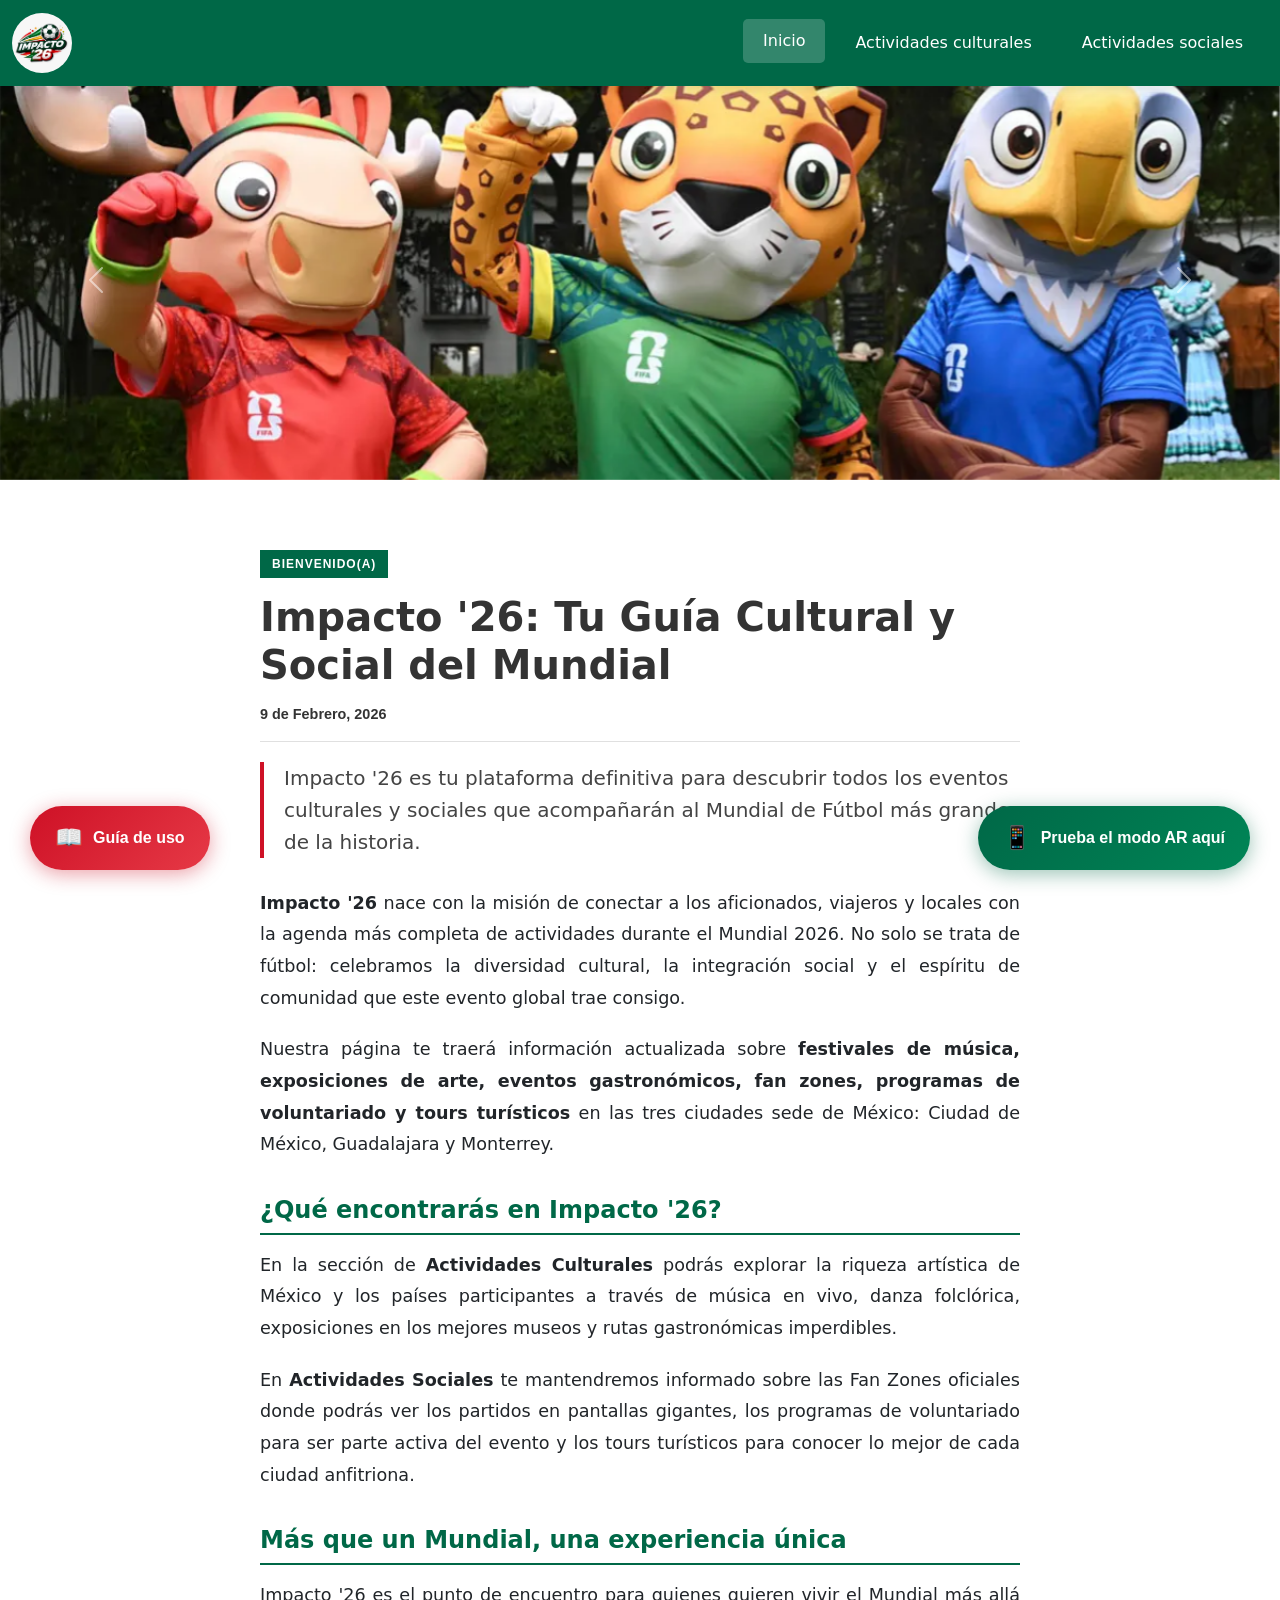
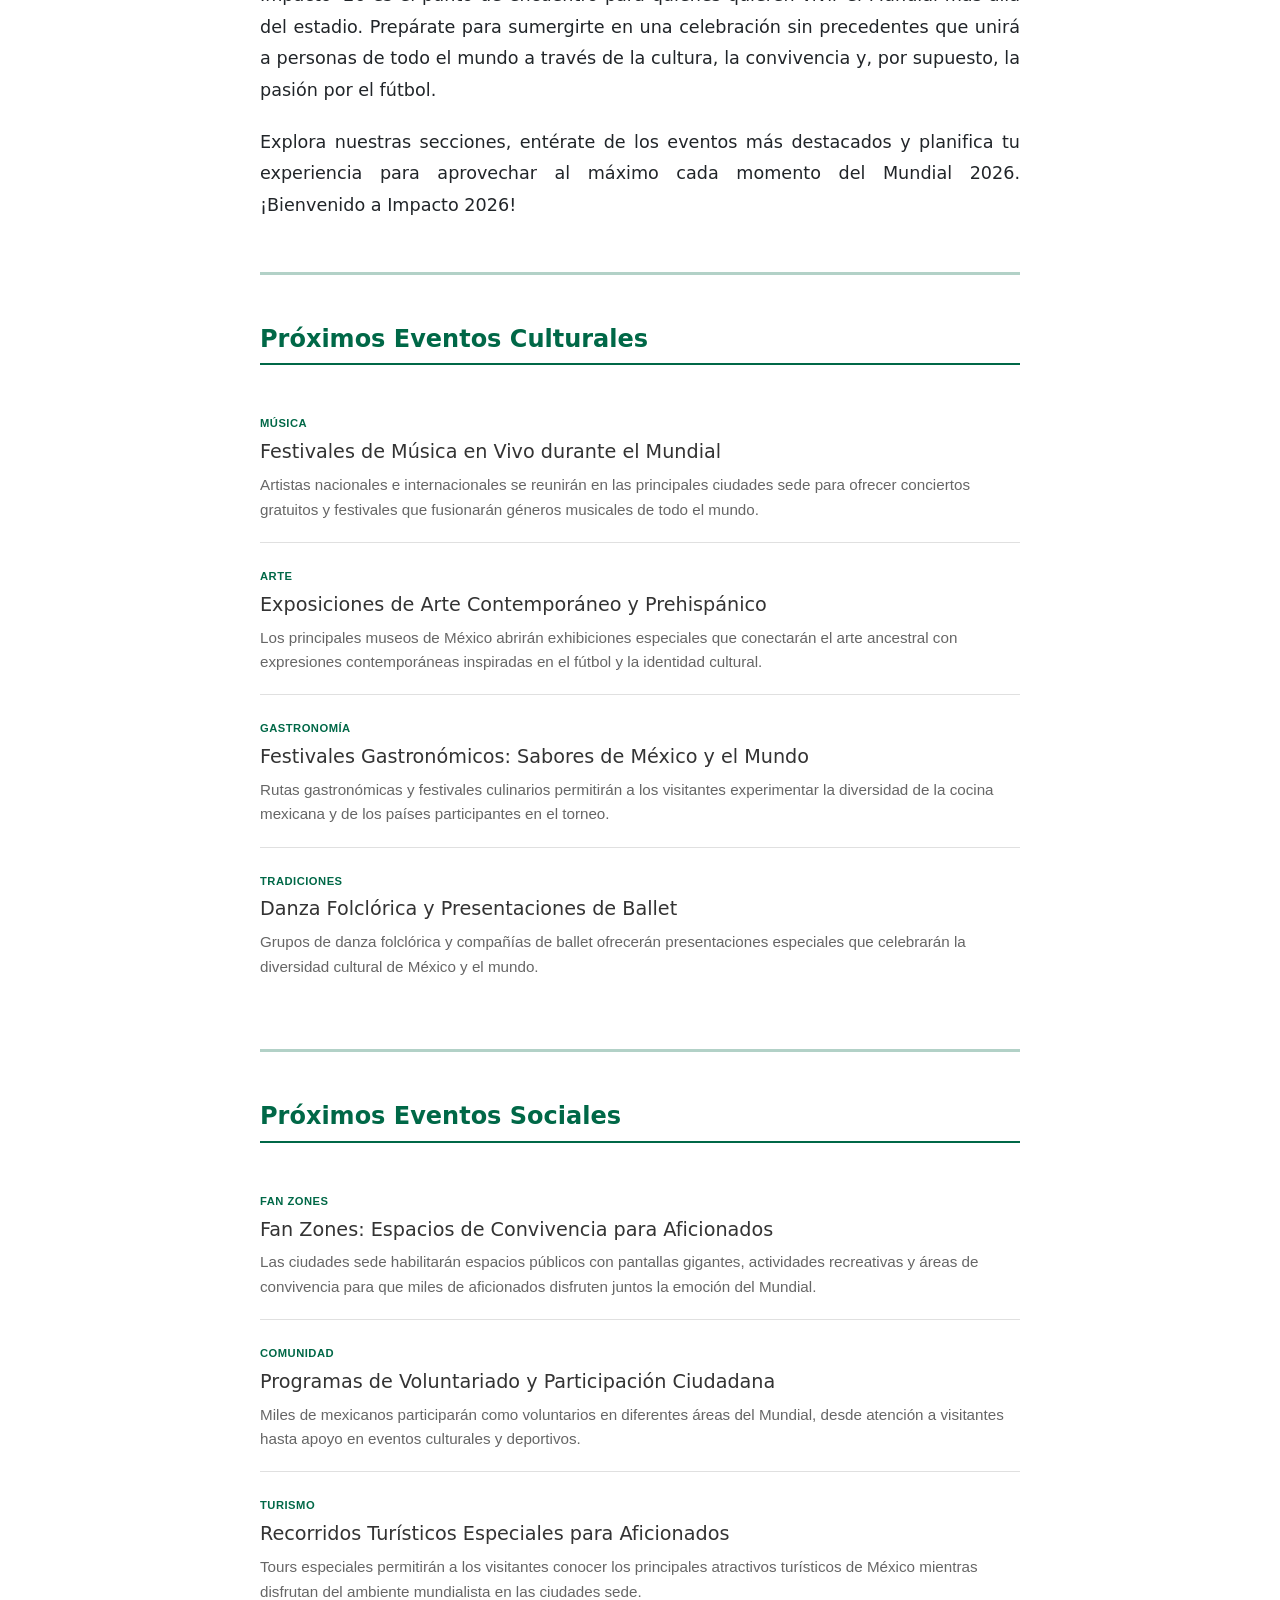
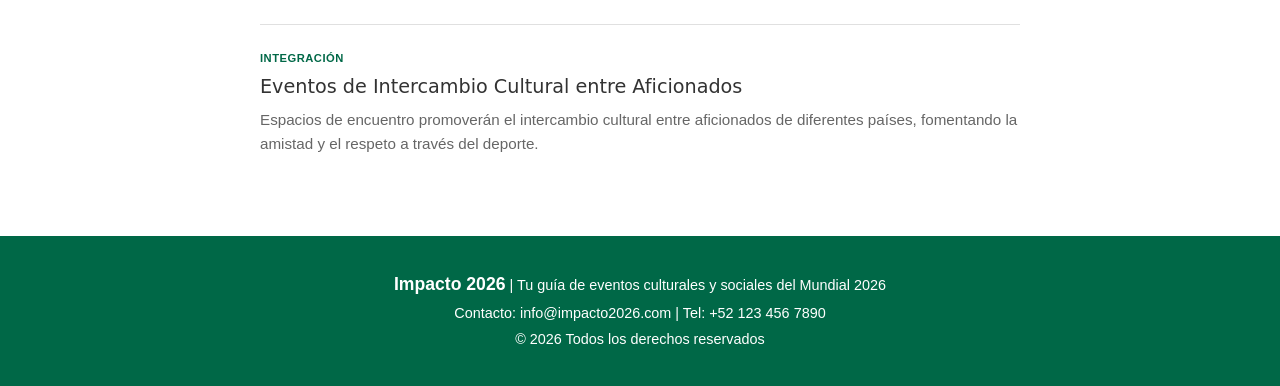
==== commit e4df0ea1: "creo que ya es todo" ====
--- a/index.html
+++ b/index.html
@@ -8,7 +8,6 @@
 		<link rel="stylesheet" href="CSS/culturales.css" />
 		<link rel="stylesheet" href="CSS/boton-ar.css" />
 		<link rel="stylesheet" href="CSS/boton-guia.css" />
-		<link rel="stylesheet" href="CSS/video.css" />
 		<link
 			href="https://cdn.jsdelivr.net/npm/bootstrap@5.3.8/dist/css/bootstrap.min.css"
 			rel="stylesheet"
@@ -113,25 +112,25 @@
 		<!-- CONTENIDO PRINCIPAL -->
 		<main class="main-content">
 			<div class="container-nota">
-				<!-- Artículo Principal - Presentación de Impacto 2026 -->
+				<!-- Artículo Principal - Presentación de Impacto '26 -->
 				<article class="articulo">
-					<div class="categoria">BIENVENIDA</div>
-
-					<h1>Impacto 2026: Tu Guía Cultural y Social del Mundial</h1>
+					<div class="categoria">BIENVENIDO(A)</div>
+
+					<h1>Impacto '26: Tu Guía Cultural y Social del Mundial</h1>
 
 					<div class="meta">
 						<span>9 de Febrero, 2026</span>
 					</div>
 
 					<div class="bajada">
-						Impacto 2026 es tu plataforma definitiva para descubrir todos los
+						Impacto '26 es tu plataforma definitiva para descubrir todos los
 						eventos culturales y sociales que acompañarán al Mundial de Fútbol
 						más grande de la historia.
 					</div>
 
 					<div class="cuerpo">
 						<p>
-							<strong>Impacto 2026</strong> nace con la misión de conectar a los
+							<strong>Impacto '26</strong> nace con la misión de conectar a los
 							aficionados, viajeros y locales con la agenda más completa de
 							actividades durante el Mundial 2026. No solo se trata de fútbol:
 							celebramos la diversidad cultural, la integración social y el
@@ -146,7 +145,7 @@
 							México, Guadalajara y Monterrey.
 						</p>
 
-						<h2>¿Qué encontrarás en Impacto 2026?</h2>
+						<h2>¿Qué encontrarás en Impacto '26?</h2>
 
 						<p>
 							En la sección de <strong>Actividades Culturales</strong> podrás
@@ -166,7 +165,7 @@
 						<h2>Más que un Mundial, una experiencia única</h2>
 
 						<p>
-							Impacto 2026 es el punto de encuentro para quienes quieren vivir el
+							Impacto '26 es el punto de encuentro para quienes quieren vivir el
 							Mundial más allá del estadio. Prepárate para sumergirte en una
 							celebración sin precedentes que unirá a personas de todo el mundo
 							a través de la cultura, la convivencia y, por supuesto, la pasión
@@ -180,86 +179,6 @@
 						</p>
 					</div>
 				</article>
-
-				<!-- Separador -->
-				<hr class="separador" />
-
-				<!-- Sección Video Interactivo -->
-				<section class="seccion-video-interactivo">
-					<div class="container-nota">
-						<h2>Experimenta el Mundial 2026</h2>
-						<div class="video-player-wrapper">
-							<!-- Video -->
-							<div class="video-container-interactive">
-								<video id="videoInteractivo" autoplay muted loop playsinline>
-									<source
-										src="VIDEO/Mexico City Theme x FIFA World Cup 26™ by Mexican Institute Of Sound.mp4"
-										type="video/mp4"
-									/>
-									Tu navegador no soporta video HTML5.
-								</video>
-							</div>
-
-							<!-- Panel de Controles -->
-							<div class="controles-video">
-								<h3>Controles Visuales</h3>
-
-								<!-- Filtros Predefinidos -->
-								<div class="grupo-controles">
-									<h4>Filtros</h4>
-									<div class="botones-filtro">
-										<button
-											class="btn-filtro active"
-											onclick="aplicarFiltro('normal')"
-										>
-											Normal
-										</button>
-										<button
-											class="btn-filtro"
-											onclick="aplicarFiltro('blancoNegro')"
-										>
-											Blanco y Negro
-										</button>
-										<button class="btn-filtro" onclick="aplicarFiltro('sepia')">
-											Sepia
-										</button>
-										<button
-											class="btn-filtro"
-											onclick="aplicarFiltro('invertido')"
-										>
-											Invertido
-										</button>
-										<button
-											class="btn-filtro"
-											onclick="aplicarFiltro('vintage')"
-										>
-											Vintage
-										</button>
-									</div>
-								</div>
-
-								<!-- Controles de Brillo -->
-								<div class="grupo-controles">
-									<h4>Brillo</h4>
-									<div class="control-slider">
-										<span class="icono-control">🔅</span>
-										<input
-											type="range"
-											id="brillo"
-											min="0"
-											max="200"
-											value="100"
-											class="slider"
-											oninput="actualizarFiltros()"
-										/>
-										<span class="icono-control">🔆</span>
-										<span class="valor-actual" id="valorBrillo">100%</span>
-									</div>
-								</div>
-							</div>
-						</div>
-					</div>
-				</section>
 
 				<!-- Separador -->
 				<hr class="separador" />
@@ -400,124 +319,37 @@
 		<!-- MODAL DE GUÍA -->
 		<div class="modal-guia" id="modalGuia" onclick="cerrarModalGuia(event)">
 			<div class="modal-guia-contenido" onclick="event.stopPropagation()">
-				<!-- Header del Modal -->
 				<div class="modal-guia-header">
-					<h2>Guía de Usuario - Impacto 2026</h2>
-					<p>
-						Aprende a navegar el sitio y usar la función de Realidad Aumentada
-					</p>
-					<button class="boton-cerrar-modal" onclick="cerrarModalGuia()">
-						×
-					</button>
+					<h2>Guía de Usuario - Impacto '26</h2>
+					<p>Aprende a navegar el sitio y usar la función de Realidad Aumentada</p>
+					<button class="boton-cerrar-modal" onclick="cerrarModalGuia()">×</button>
 				</div>
-
-				<!-- Body del Modal -->
 				<div class="modal-guia-body">
-					<!-- Sección 1: Navegación del Sitio -->
 					<div class="seccion-guia">
 						<h3>Navegación del Sitio</h3>
-						<p>
-							Nuestro sitio está dividido en tres secciones principales que
-							puedes acceder desde el menú de navegación en la parte superior:
-						</p>
+						<p>Nuestro sitio está dividido en tres secciones principales que puedes acceder desde el menú de navegación en la parte superior:</p>
 						<ul>
-							<li>
-								<strong>Inicio:</strong> Página principal con la presentación de
-								Impacto 2026 y eventos destacados
-							</li>
-							<li>
-								<strong>Actividades Culturales:</strong> Información sobre
-								festivales, exposiciones de arte y eventos gastronómicos
-							</li>
-							<li>
-								<strong>Actividades Sociales:</strong> Fan zones, programas de
-								voluntariado y tours turísticos
-							</li>
+							<li><strong>Inicio:</strong> Página principal con la presentación de Impacto 2026 y eventos destacados</li>
+							<li><strong>Actividades Culturales:</strong> Información sobre festivales, exposiciones de arte y eventos gastronómicos</li>
+							<li><strong>Actividades Sociales:</strong> Fan zones, programas de voluntariado y tours turísticos</li>
 						</ul>
 					</div>
-
-					<!-- Sección 2: Función AR -->
 					<div class="seccion-guia">
 						<h3>Función de Realidad Aumentada (AR)</h3>
-						<p>
-							La experiencia AR te permitirá visualizar modelos 3D relacionados
-							con el Mundial 2026 directamente desde tu dispositivo móvil.
-						</p>
-
+						<p>La experiencia AR te permitirá visualizar modelos 3D relacionados con las países que jugarán en México con motivo del Mundial 2026 directamente desde tu dispositivo móvil.</p>
 						<h4>¿Cómo acceder al modo AR?</h4>
-						<div class="paso-ar">
-							<strong>Paso 1:</strong>
-							Haz clic en el botón verde "Prueba el modo AR aquí" ubicado en la
-							esquina inferior derecha de cualquier página.
-						</div>
-
-						<div class="paso-ar">
-							<strong>Paso 2:</strong>
-							Escanea el código QR que aparecerá en pantalla usando la cámara de
-							tu dispositivo móvil.
-						</div>
-
-						<div class="paso-ar">
-							<strong>Paso 3:</strong>
-							El modelo 3D correspondiente al código QR aparecerá en tu pantalla
-							sobre tu entorno real.
-						</div>
-					</div>
-
-					<!-- Sección 3: Controles AR -->
+						<div class="paso-ar"><strong>Paso 1:</strong> Haz clic en el botón verde ubicado en la esquina inferior derecha de cualquier página.</div>
+						<div class="paso-ar"><strong>Paso 2:</strong> Escanea una de las banderas usando la cámara de tu dispositivo móvil.</div>
+						<div class="paso-ar"><strong>Paso 3:</strong> El modelo 3D correspondiente a cada bandera aparecerá en tu pantalla sobre tu entorno real.</div>
+					</div>
 					<div class="seccion-guia">
 						<h3>Controles en el Modo AR</h3>
-						<p>
-							Una vez dentro del modo AR, tendrás acceso a las siguientes
-							funciones:
-						</p>
-
-						<h4>🔄 Botón de Animación 360°</h4>
-						<p>
-							Activa una rotación automática del modelo para verlo desde todos
-							los ángulos. Presiona nuevamente para detener la rotación.
-						</p>
-
+						<h4>💥 Botón de Partículas</h4>
+						<p>Activa una explosión de partículas y a su vez muestra una rotación automática del modelo para verlo desde todos los ángulos.</p>
 						<h4>ℹ️ Botón de Información</h4>
-						<p>
-							Al presionar este botón se abrirá un pop-up con información
-							detallada sobre el modelo que estás visualizando, incluyendo:
-						</p>
-						<ul>
-							<li>Nombre del estadio o monumento</li>
-							<li>Ubicación y datos históricos</li>
-							<li>Datos curiosos relacionados con el Mundial 2026</li>
-							<li>País representado (si aplica)</li>
-						</ul>
-
-						<h4>Botón de Trivia</h4>
-						<p>
-							Dentro del pop-up de información encontrarás un botón "Iniciar
-							Trivia" que te permitirá:
-						</p>
-						<ul>
-							<li>Responder preguntas sobre la información mostrada</li>
-							<li>Poner a prueba tus conocimientos del Mundial</li>
-							<li>Aprender datos interesantes de forma divertida</li>
-						</ul>
-
-						<h4>Cerrar Modales</h4>
-						<p>
-							Todos los pop-ups (información y trivia) incluyen un botón "X" en
-							la esquina superior derecha para cerrarlos y volver a la vista AR.
-						</p>
-					</div>
-
-					<!-- Sección 4: Requisitos -->
-					<div class="seccion-guia">
-						<h3><span class="icono-seccion">⚙️</span> Requisitos Técnicos</h3>
-						<p>Para usar la función AR necesitas:</p>
-						<ul>
-							<li>Dispositivo móvil con cámara funcional</li>
-							<li>Permitir acceso a la cámara cuando se solicite</li>
-							<li>Buena iluminación en el entorno</li>
-							<li>Conexión estable a internet</li>
-						</ul>
+						<p>Al presionar este botón se abrirá un pop-up con información detallada sobre el país. También es posible ver las estadisticas de cada país y contestar una trivia en este apartado.</p>
+						<h4>🎬 Botón de Video</h4>
+						<p>Abre un video interactivo con filtros en tiempo real (desenfoque, pixelado, térmica, ajuste RGB, etc.)</p>
 					</div>
 				</div>
 			</div>
@@ -532,10 +364,7 @@
 		<!-- FOOTER -->
 		<footer class="footer">
 			<div class="container-nota">
-				<p>
-					<strong>Impacto 2026</strong> | Tu guía de eventos culturales y sociales
-					del Mundial 2026
-				</p>
+				<p><strong>Impacto 2026</strong> | Tu guía de eventos culturales y sociales del Mundial 2026</p>
 				<p>Contacto: info@impacto2026.com | Tel: +52 123 456 7890</p>
 				<p>&copy; 2026 Todos los derechos reservados</p>
 			</div>
@@ -543,6 +372,5 @@
 
 		<script src="https://cdn.jsdelivr.net/npm/bootstrap@5.3.8/dist/js/bootstrap.bundle.min.js"></script>
 		<script src="JS/modal.js"></script>
-		<script src="JS/filtros.js"></script>
 	</body>
 </html>
